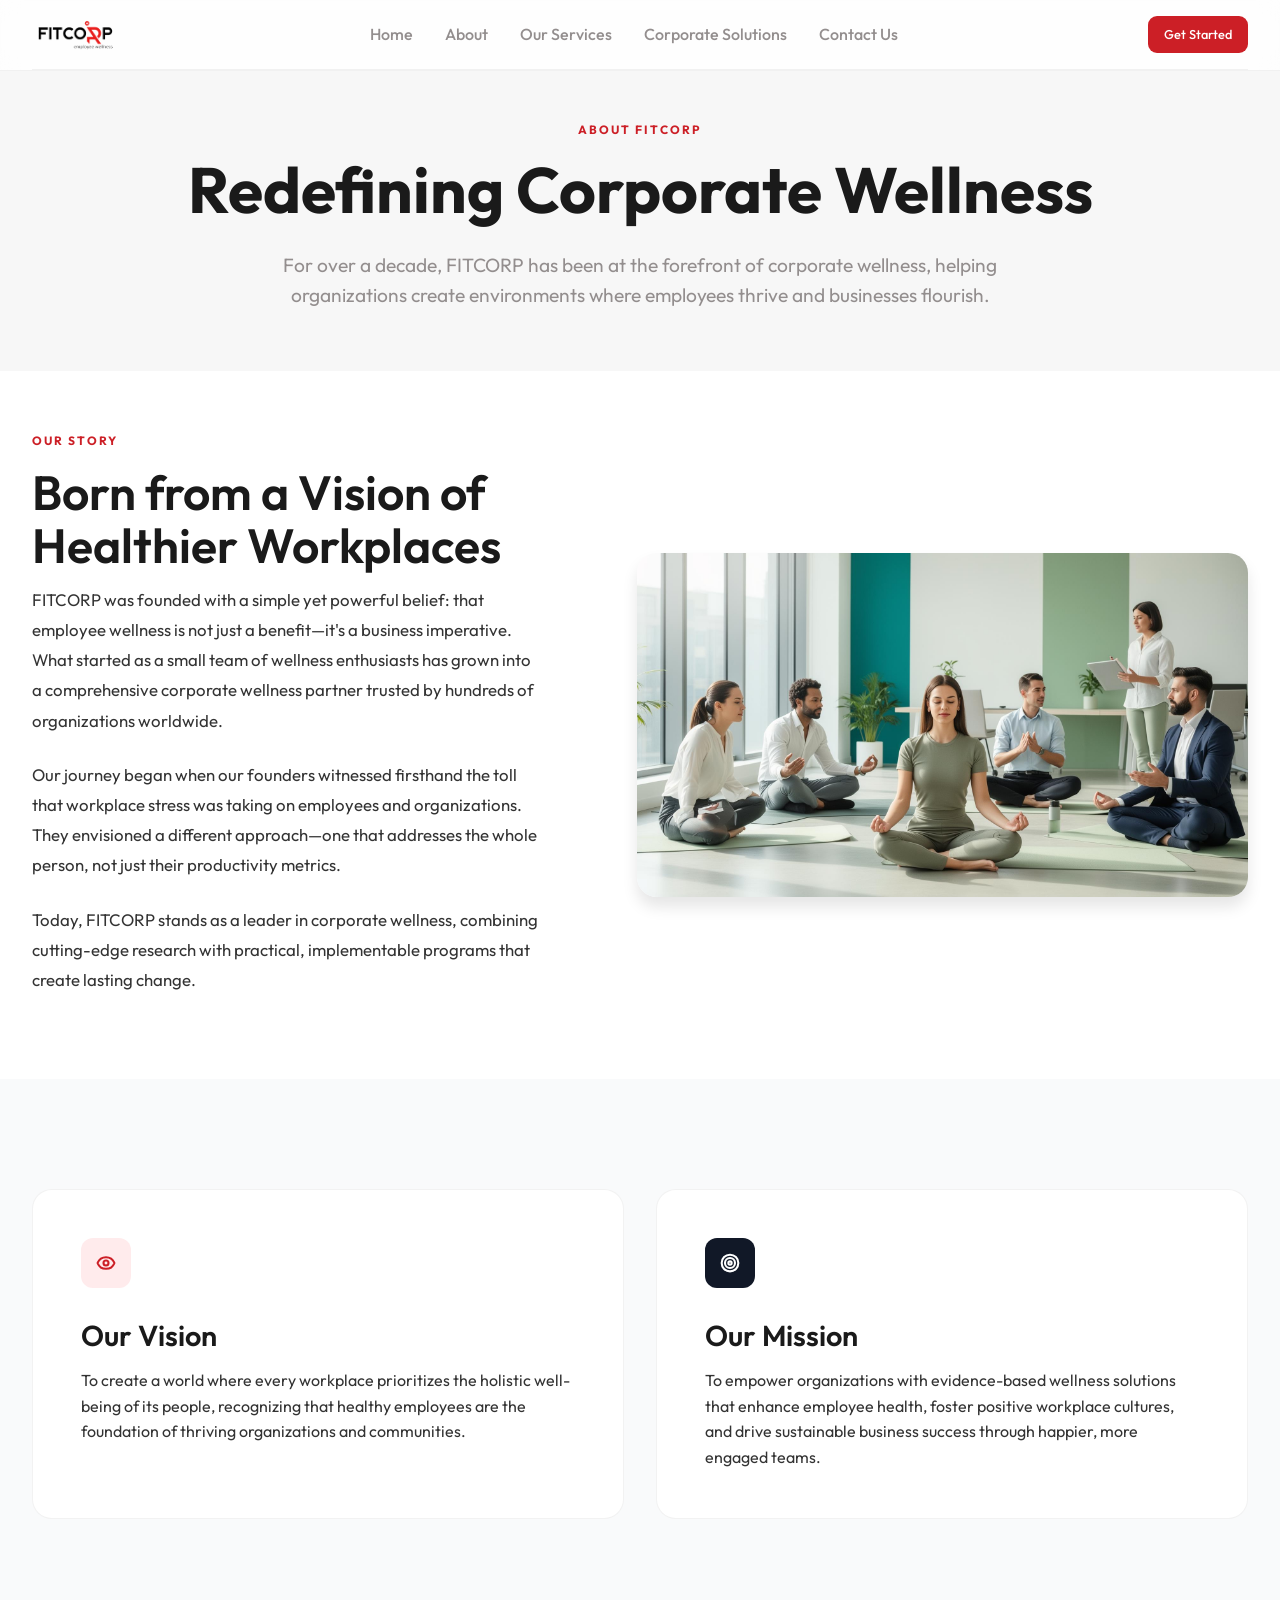
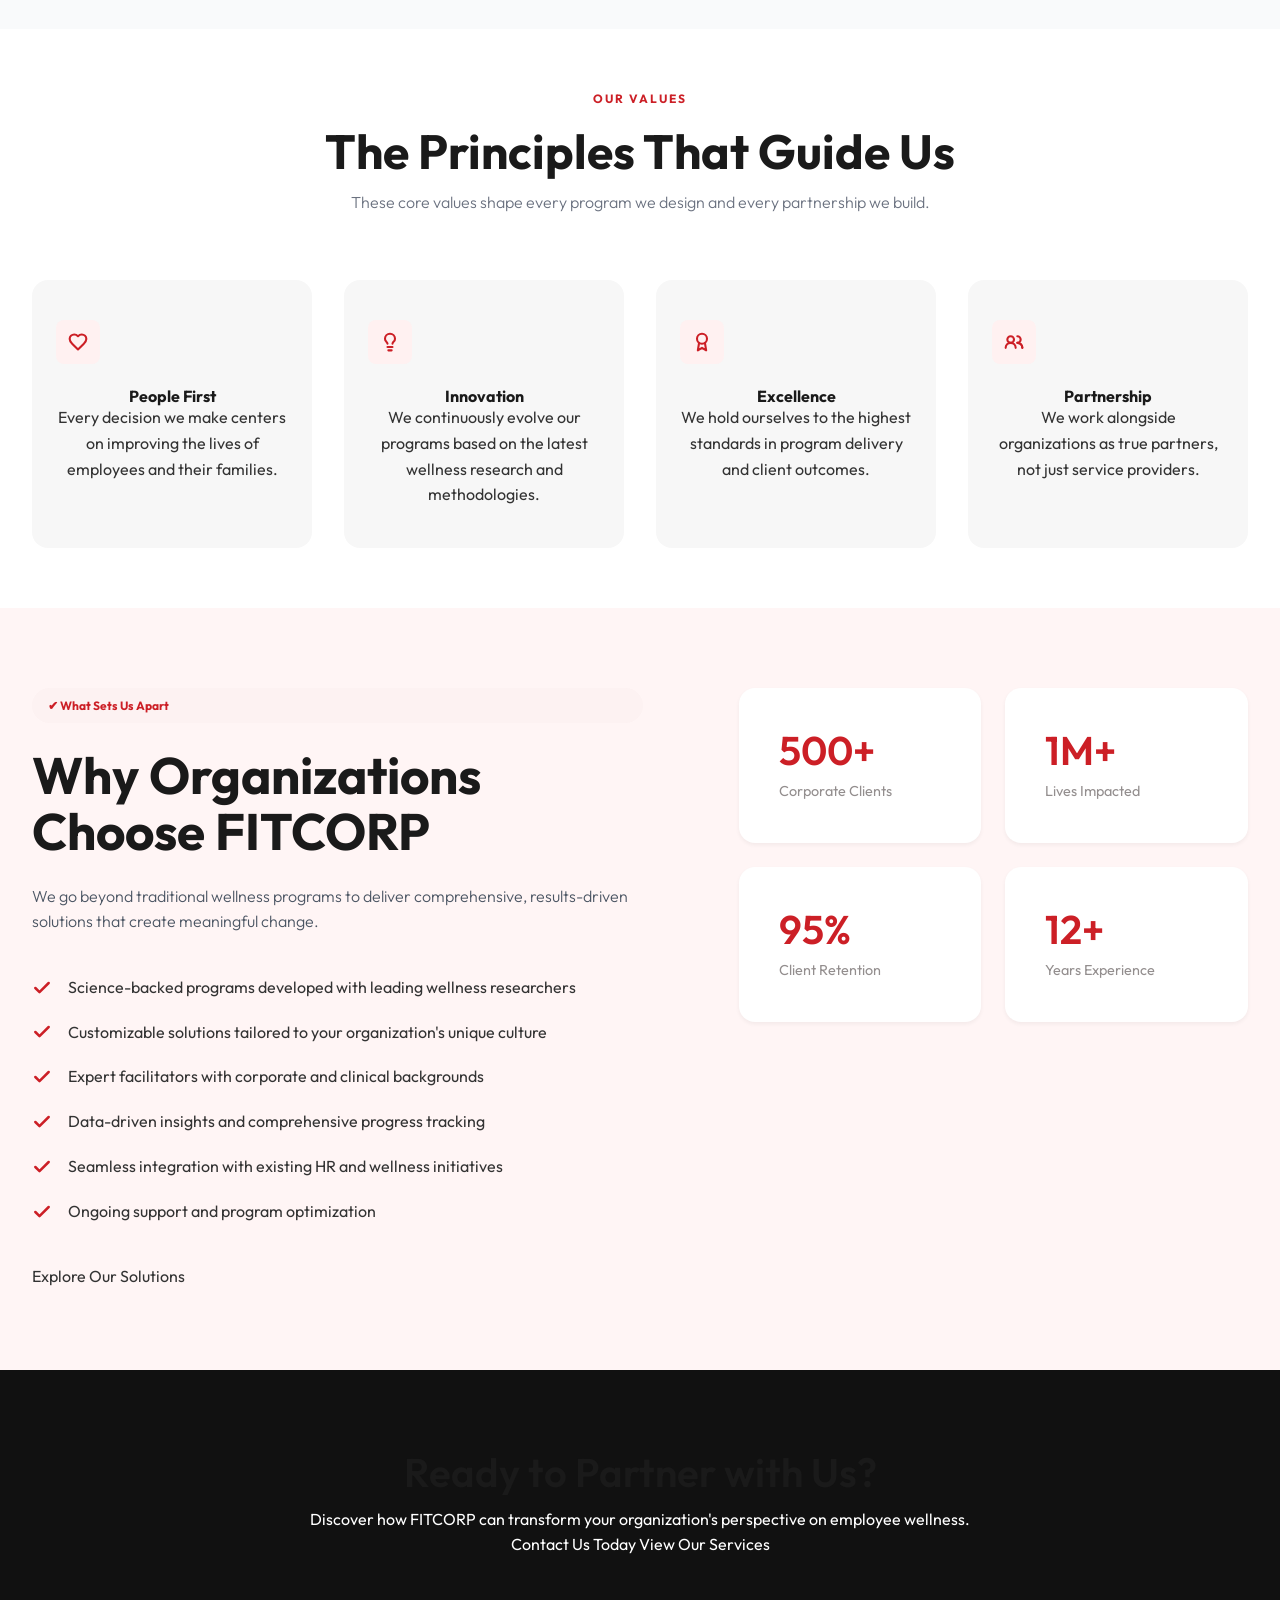
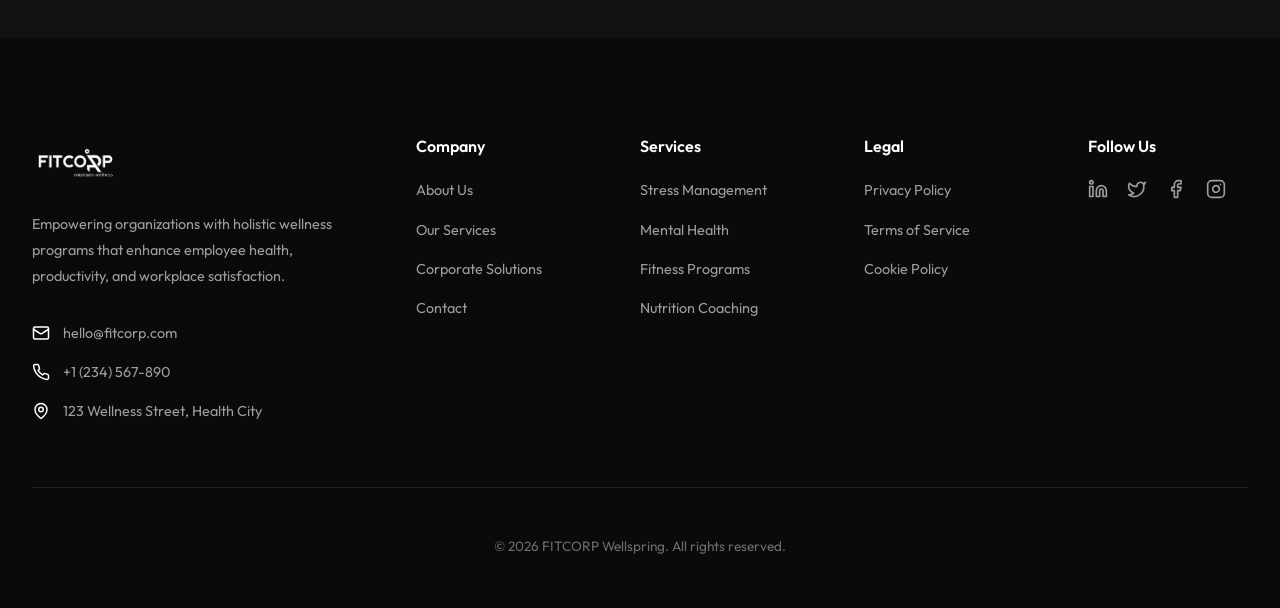
==== about.html @ dad21c82 "detup" ====
<!DOCTYPE html>
<html lang="en">
<head>
    <meta charset="UTF-8">
    <meta name="viewport" content="width=device-width, initial-scale=1.0">
    <title>About Us | FITCORP Wellspring</title>
    <link rel="stylesheet" href="index.css">
</head>
<body>
    <!-- Header -->
    <header>
      <div class="container">
        <nav>
          <a href="index.html" class="logo">
            <img src="assets/logo.png" alt="FITCORP Wellspring Logo">
          </a>
          <ul class="nav-links">
            <li>
              <a href="index.html">Home</a>
            </li>
            <li>
              <a href="about.html" class="active">About</a>
            </li>
            <li>
              <a href="#services">Our Services</a>
            </li>
            <li>
              <a href="#solutions">Corporate Solutions</a>
            </li>
            <li>
              <a href="#contact">Contact Us</a>
            </li>
          </ul>
          <a href="#contact" class="get-started">
            Get Started
          </a>
        </nav>
      </div>
    </header>

    <!-- About Hero -->
    <section class="about-hero">
        <div class="container">
            <span class="badge">ABOUT FITCORP</span>
            <h1>Redefining Corporate Wellness</h1>
            <p>For over a decade, FITCORP has been at the forefront of corporate wellness, helping organizations create environments where employees thrive and businesses flourish.</p>
        </div>
    </section>

    <!-- Our Story -->
    <section class="story-section">
        <div class="container">
            <div class="story-grid">
                <div class="story-content">
                    <span class="badge">OUR STORY</span>
                    <h2>Born from a Vision of Healthier Workplaces</h2>
                    <p>FITCORP was founded with a simple yet powerful belief: that employee wellness is not just a benefit—it's a business imperative. What started as a small team of wellness enthusiasts has grown into a comprehensive corporate wellness partner trusted by hundreds of organizations worldwide.</p>
                    <p>Our journey began when our founders witnessed firsthand the toll that workplace stress was taking on employees and organizations. They envisioned a different approach—one that addresses the whole person, not just their productivity metrics.</p>
                    <p>Today, FITCORP stands as a leader in corporate wellness, combining cutting-edge research with practical, implementable programs that create lasting change.</p>
                </div>
                <div class="story-img-wrapper">
                    <img src="assets/meditation.png" alt="FITCORP Team" style="width: 100%; border-radius: 20px;">
                </div>
            </div>
        </div>
    </section>

    <!-- Vision & Mission -->
    <section style="background: #f9fafb; padding: 60px 0;">
        <div class="container">
            <div class="vision-mission-grid">
                <div class="vm-card">
                    <div class="vm-icon">
                        <svg xmlns="http://www.w3.org/2000/svg" width="20" height="20" viewBox="0 0 24 24" fill="none" stroke="currentColor" stroke-width="2.5" stroke-linecap="round" stroke-linejoin="round" class="lucide lucide-eye"><path d="M2.062 12.348a1 1 0 0 1 0-.696 10.75 10.75 0 0 1 19.876 0 1 1 0 0 1 0 .696 10.75 10.75 0 0 1-19.876 0z"/><circle cx="12" cy="12" r="3"/></svg>
                    </div>
                    <h3>Our Vision</h3>
                    <p>To create a world where every workplace prioritizes the holistic well-being of its people, recognizing that healthy employees are the foundation of thriving organizations and communities.</p>
                </div>
                <div class="vm-card">
                    <div class="vm-icon" style="background: #111827; color: white;">
                        <svg xmlns="http://www.w3.org/2000/svg" width="20" height="20" viewBox="0 0 24 24" fill="none" stroke="currentColor" stroke-width="2.5" stroke-linecap="round" stroke-linejoin="round" class="lucide lucide-target"><circle cx="12" cy="12" r="10"/><circle cx="12" cy="12" r="6"/><circle cx="12" cy="12" r="2"/></svg>
                    </div>
                    <h3>Our Mission</h3>
                    <p>To empower organizations with evidence-based wellness solutions that enhance employee health, foster positive workplace cultures, and drive sustainable business success through happier, more engaged teams.</p>
                </div>
            </div>
        </div>
    </section>

    <!-- Principles -->
    <section class="principles-section">
        <div class="container">
            <span class="badge">OUR VALUES</span>
            <h2 style="font-size: 3rem; font-weight: 700;">The Principles That Guide Us</h2>
            <p style="color: #6b7280; margin-bottom: 3rem; font-weight: 300;">These core values shape every program we design and every partnership we build.</p>
            
            <div class="principles-grid">
                <div class="principle-card">
                    <div class="principle-icon">
                        <div style="width: 44px; height: 44px; background: #fff1f1; border-radius: 8px; display: flex; align-items: center; justify-content: center;">
                            <svg xmlns="http://www.w3.org/2000/svg" width="20" height="20" viewBox="0 0 24 24" fill="none" stroke="#CC1F26" stroke-width="2.5" stroke-linecap="round" stroke-linejoin="round" class="lucide lucide-heart"><path d="M19 14c1.49-1.46 3-3.21 3-5.5A5.5 5.5 0 0 0 16.5 3c-1.76 0-3 .5-4.5 2-1.5-1.5-2.74-2-4.5-2A5.5 5.5 0 0 0 2 8.5c0 2.3 1.5 4.05 3 5.5l7 7Z"/></svg>
                        </div>
                    </div>
                    <h4>People First</h4>
                    <p>Every decision we make centers on improving the lives of employees and their families.</p>
                </div>
                <div class="principle-card">
                    <div class="principle-icon">
                        <div style="width: 44px; height: 44px; background: #fff1f1; border-radius: 8px; display: flex; align-items: center; justify-content: center;">
                            <svg xmlns="http://www.w3.org/2000/svg" width="20" height="20" viewBox="0 0 24 24" fill="none" stroke="#CC1F26" stroke-width="2.5" stroke-linecap="round" stroke-linejoin="round" class="lucide lucide-lightbulb"><path d="M15 14c.2-1 .7-1.7 1.5-2.5 1-.9 1.5-2.2 1.5-3.5A6 6 0 0 0 6 8c0 1 .2 2.2 1.5 3.5.7.8 1.3 1.5 1.5 2.5"/><path d="M9 18h6"/><path d="M10 22h4"/></svg>
                        </div>
                    </div>
                    <h4>Innovation</h4>
                    <p>We continuously evolve our programs based on the latest wellness research and methodologies.</p>
                </div>
                <div class="principle-card">
                    <div class="principle-icon">
                        <div style="width: 44px; height: 44px; background: #fff1f1; border-radius: 8px; display: flex; align-items: center; justify-content: center;">
                            <svg xmlns="http://www.w3.org/2000/svg" width="20" height="20" viewBox="0 0 24 24" fill="none" stroke="#CC1F26" stroke-width="2.5" stroke-linecap="round" stroke-linejoin="round" class="lucide lucide-award"><circle cx="12" cy="8" r="6"/><path d="M15.477 12.89 17 22l-5-3-5 3 1.523-9.11"/></svg>
                        </div>
                    </div>
                    <h4>Excellence</h4>
                    <p>We hold ourselves to the highest standards in program delivery and client outcomes.</p>
                </div>
                <div class="principle-card">
                    <div class="principle-icon">
                        <div style="width: 44px; height: 44px; background: #fff1f1; border-radius: 8px; display: flex; align-items: center; justify-content: center;">
                            <svg xmlns="http://www.w3.org/2000/svg" width="20" height="20" viewBox="0 0 24 24" fill="none" stroke="#CC1F26" stroke-width="2.5" stroke-linecap="round" stroke-linejoin="round" class="lucide lucide-users-2"><path d="M14 19a6 6 0 0 0-12 0"/><circle cx="8" cy="9" r="4"/><path d="M22 19a6 6 0 0 0-6-6 4 4 0 1 0 0-8"/><path d="M16 13a6 6 0 0 1 6 6"/></svg>
                        </div>
                    </div>
                    <h4>Partnership</h4>
                    <p>We work alongside organizations as true partners, not just service providers.</p>
                </div>
            </div>
        </div>
    </section>

    <!-- Why Choose Us -->
    <section class="why-choose-about">
        <div class="container">
            <div class="why-about-grid">
                <div class="why-about-content">
                    <span class="badge" style="background: #fdf2f2; padding: 0.5rem 1rem; border-radius: 50px; text-transform: none; letter-spacing: normal;">✔ What Sets Us Apart</span>
                    <h2 style="font-size: 3.2rem; font-weight: 700; margin: 1.5rem 0;">Why Organizations Choose FITCORP</h2>
                    <p style="color: #4b5563; font-weight: 300; line-height: 1.6;">We go beyond traditional wellness programs to deliver comprehensive, results-driven solutions that create meaningful change.</p>
                    
                    <div class="why-about-list">
                        <div class="why-about-item">
                            <svg xmlns="http://www.w3.org/2000/svg" width="20" height="20" viewBox="0 0 24 24" fill="none" stroke="currentColor" stroke-width="3" stroke-linecap="round" stroke-linejoin="round" style="color: var(--primary);"><polyline points="20 6 9 17 4 12"/></svg>
                          Science-backed programs developed with leading wellness researchers
                        </div>
                        <div class="why-about-item">
                            <svg xmlns="http://www.w3.org/2000/svg" width="20" height="20" viewBox="0 0 24 24" fill="none" stroke="currentColor" stroke-width="3" stroke-linecap="round" stroke-linejoin="round" style="color: var(--primary);"><polyline points="20 6 9 17 4 12"/></svg>
                           Customizable solutions tailored to your organization's unique culture
                        </div>
                        <div class="why-about-item">
                            <svg xmlns="http://www.w3.org/2000/svg" width="20" height="20" viewBox="0 0 24 24" fill="none" stroke="currentColor" stroke-width="3" stroke-linecap="round" stroke-linejoin="round" style="color: var(--primary);"><polyline points="20 6 9 17 4 12"/></svg>
                           Expert facilitators with corporate and clinical backgrounds
                        </div>
                        <div class="why-about-item">
                            <svg xmlns="http://www.w3.org/2000/svg" width="20" height="20" viewBox="0 0 24 24" fill="none" stroke="currentColor" stroke-width="3" stroke-linecap="round" stroke-linejoin="round" style="color: var(--primary);"><polyline points="20 6 9 17 4 12"/></svg>
                           Data-driven insights and comprehensive progress tracking
                        </div>
                        <div class="why-about-item">
                            <svg xmlns="http://www.w3.org/2000/svg" width="20" height="20" viewBox="0 0 24 24" fill="none" stroke="currentColor" stroke-width="3" stroke-linecap="round" stroke-linejoin="round" style="color: var(--primary);"><polyline points="20 6 9 17 4 12"/></svg>
                         Seamless integration with existing HR and wellness initiatives
                        </div>
                        <div class="why-about-item">
                            <svg xmlns="http://www.w3.org/2000/svg" width="20" height="20" viewBox="0 0 24 24" fill="none" stroke="currentColor" stroke-width="3" stroke-linecap="round" stroke-linejoin="round" style="color: var(--primary);"><polyline points="20 6 9 17 4 12"/></svg>
                       Ongoing support and program optimization
                        </div>
                    </div>
                    <a href="#" class="btn-cta-primary" style="display: inline-block;">Explore Our Solutions</a>
                </div>
                
                <div class="about-stats-grid">
                    <div class="about-stat-box">
                        <h2>500+</h2>
                        <p>Corporate Clients</p>
                    </div>
                    <div class="about-stat-box">
                        <h2>1M+</h2>
                        <p>Lives Impacted</p>
                    </div>
                    <div class="about-stat-box">
                        <h2>95%</h2>
                        <p>Client Retention</p>
                    </div>
                    <div class="about-stat-box">
                        <h2>12+</h2>
                        <p>Years Experience</p>
                    </div>
                </div>
            </div>
        </div>
    </section>

    <!-- Partners CTA -->
    <section class="cta">
        <div class="container text-center">
            <h2>Ready to Partner with Us?</h2>
            <p>Discover how FITCORP can transform your organization's perspective on employee wellness.</p>
            <div class="cta-btns">
                <a href="#" class="btn-cta-primary">Contact Us Today</a>
                <a href="#" class="btn-cta-outline">View Our Services</a>
            </div>
        </div>
    </section>

    <!-- Footer -->
    <footer>
      <div class="container">
        <div class="footer-grid">
          <div class="footer-col-main">
            <div class="footer-logo">
              <img src="assets/logo.png" alt="FITCORP Logo" style="filter: brightness(0) invert(1);">
            </div>
            <p class="footer-desc">
              Empowering organizations with holistic wellness programs that enhance employee health, productivity, and workplace satisfaction.
            </p>
            <div class="footer-contact">
              <div class="contact-item">
                <svg xmlns="http://www.w3.org/2000/svg" width="24" height="24" viewBox="0 0 24 24" fill="none" stroke="currentColor" stroke-width="2" stroke-linecap="round" stroke-linejoin="round" class="lucide lucide-mail"><rect width="20" height="16" x="2" y="4" rx="2"/><path d="m22 7-8.97 5.7a1.94 1.94 0 0 1-2.06 0L2 7"/></svg>
                hello@fitcorp.com
              </div>
              <div class="contact-item">
                <svg xmlns="http://www.w3.org/2000/svg" width="24" height="24" viewBox="0 0 24 24" fill="none" stroke="currentColor" stroke-width="2" stroke-linecap="round" stroke-linejoin="round" class="lucide lucide-phone"><path d="M22 16.92v3a2 2 0 0 1-2.18 2 19.79 19.79 0 0 1-8.63-3.07 19.5 19.5 0 0 1-6-6 19.79 19.79 0 0 1-3.07-8.67A2 2 0 0 1 4.11 2h3a2 2 0 0 1 2 1.72 12.84 12.84 0 0 0 .7 2.81 2 2 0 0 1-.45 2.11L8.09 9.91a16 16 0 0 0 6 6l1.27-1.27a2 2 0 0 1 2.11-.45 12.84 12.84 0 0 0 2.81.7A2 2 0 0 1 22 16.92z"/></svg>
                +1 (234) 567-890
              </div>
              <div class="contact-item">
                <svg xmlns="http://www.w3.org/2000/svg" width="24" height="24" viewBox="0 0 24 24" fill="none" stroke="currentColor" stroke-width="2" stroke-linecap="round" stroke-linejoin="round" class="lucide lucide-map-pin"><path d="M20 10c0 6-8 12-8 12s-8-6-8-12a8 8 0 0 1 16 0Z"/><circle cx="12" cy="10" r="3"/></svg>
                123 Wellness Street, Health City
              </div>
            </div>
          </div>

          <div class="footer-col">
            <h4>Company</h4>
            <div class="footer-links">
              <a href="#">About Us</a>
              <a href="#">Our Services</a>
              <a href="#">Corporate Solutions</a>
              <a href="#">Contact</a>
            </div>
          </div>

          <div class="footer-col">
            <h4>Services</h4>
            <div class="footer-links">
              <a href="#">Stress Management</a>
              <a href="#">Mental Health</a>
              <a href="#">Fitness Programs</a>
              <a href="#">Nutrition Coaching</a>
            </div>
          </div>

          <div class="footer-col">
            <h4>Legal</h4>
            <div class="footer-links">
              <a href="#">Privacy Policy</a>
              <a href="#">Terms of Service</a>
              <a href="#">Cookie Policy</a>
            </div>
          </div>

          <div class="footer-col">
            <h4>Follow Us</h4>
            <div class="social-links">
              <a href="#">
                <svg xmlns="http://www.w3.org/2000/svg" width="20" height="20" viewBox="0 0 24 24" fill="none" stroke="currentColor" stroke-width="2" stroke-linecap="round" stroke-linejoin="round" class="lucide lucide-linkedin"><path d="M16 8a6 6 0 0 1 6 6v7h-4v-7a2 2 0 0 0-2-2 2 2 0 0 0-2 2v7h-4v-7a6 6 0 0 1 6-6z"/><rect width="4" height="12" x="2" y="9"/><circle cx="4" cy="4" r="2"/></svg>
              </a>
              <a href="#">
                <svg xmlns="http://www.w3.org/2000/svg" width="20" height="20" viewBox="0 0 24 24" fill="none" stroke="currentColor" stroke-width="2" stroke-linecap="round" stroke-linejoin="round" class="lucide lucide-twitter"><path d="M22 4s-.7 2.1-2 3.4c1.6 10-9.4 17.3-18 11.6 2.2.1 4.4-.6 6-2C3 15.5.5 9.6 3 5c2.2 2.6 5.6 4.1 9 4-.9-4.2 4-6.6 7-3.8 1.1 0 3-1.2 3-1.2z"/></svg>
              </a>
              <a href="#">
                <svg xmlns="http://www.w3.org/2000/svg" width="20" height="20" viewBox="0 0 24 24" fill="none" stroke="currentColor" stroke-width="2" stroke-linecap="round" stroke-linejoin="round" class="lucide lucide-facebook"><path d="M18 2h-3a5 5 0 0 0-5 5v3H7v4h3v8h4v-8h3l1-4h-4V7a1 1 0 0 1 1-1h3z"/></svg>
              </a>
              <a href="#">
                <svg xmlns="http://www.w3.org/2000/svg" width="20" height="20" viewBox="0 0 24 24" fill="none" stroke="currentColor" stroke-width="2" stroke-linecap="round" stroke-linejoin="round" class="lucide lucide-instagram"><rect width="20" height="20" x="2" y="2" rx="5" ry="5"/><path d="M16 11.37A4 4 0 1 1 12.63 8 4 4 0 0 1 16 11.37z"/><line x1="17.5" x2="17.51" y1="6.5" y2="6.5"/></svg>
              </a>
            </div>
          </div>
        </div>

        <div class="footer-bottom">
          <p>© 2026 FITCORP Wellspring. All rights reserved.</p>
        </div>
      </div>
    </footer>
</body>
</html>
---- index.css ----
@import url("https://fonts.googleapis.com/css2?family=Outfit:wght@300;400;500;600;700&display=swap");

:root {
  --primary: #cc1f26; /* Corporate Red */
  --primary-light: #ffebec;
  --secondary: #1a1a1a;
  --text-main: #333333;
  --text-muted: #938e8e;
  --bg-light: #f7f7f7;
  --white: #ffffff;
  --glass: rgba(255, 255, 255, 0.8);
  --shadow-sm: 0 2px 4px rgba(0, 0, 0, 0.05);
  --shadow-md: 0 4px 6px rgba(0, 0, 0, 0.1);
  --shadow-lg: 0 10px 15px rgba(0, 0, 0, 0.1);
  --transition: all 0.3s ease;
}

* {
  margin: 0;
  padding: 0;
  box-sizing: border-box;
}

.text-muted {
    color: var(--text-muted);
    font-weight: 300;
    color: #4c4b4b;
}

body {
  font-family: "Outfit", sans-serif;
  color: var(--text-main);
  background-color: var(--white);
  line-height: 1.6;
  overflow-x: hidden;
}

a {
  text-decoration: none;
  color: inherit;
  transition: var(--transition);
}

ul {
  list-style: none;
}

img {
  max-width: 100%;
  display: block;
}

.container {
  max-width: 1300px;
  margin: 0 auto;
  padding: 0 2rem;
}

/* Typography */
h1,
h2,
h3,
h4 {
  color: var(--secondary);
  line-height: 1.1;
}

h1 {
  font-size: 3.5rem;
  font-weight: 700;
  margin-bottom: 1rem;
}

h2 {
  font-size: 2.5rem;
  font-weight: 600;
  margin-bottom: 0.8rem;
}

h3 {
  font-size: 1.5rem;
  font-weight: 600;
  margin-bottom: 0.5rem;
}

.text-primary {
  color: var(--primary);
}

/* Buttons */
.btn {
  display: inline-flex;
  align-items: center;
  padding: 0.8rem 2rem;
  border-radius: 9px;
  font-weight: 600;
  font-size: 1rem;
  cursor: pointer;
  transition: var(--transition);
  border: none;
}
.get-started {
 display: inline-flex;
  align-items: center;
  padding: 0.5rem 1rem;
  border-radius: 9px;
  font-weight: 500;
  font-size: 0.8rem;
  cursor: pointer;
  transition: var(--transition);
  border: none;
   background-color: var(--primary);
  color: var(--white);
}

.get-started:hover {
  background-color: #c20d16;
  transform: translateY(-1px);
  /* box-shadow: 0 5px 15px rgba(204, 31, 38, 0.3); */
}

.btn-primary {
  background-color: var(--primary);
  color: var(--white);
}

.btn-primary:hover {
  background-color: #a31820;
  transform: translateY(-2px);
  box-shadow: 0 5px 15px rgba(204, 31, 38, 0.3);
}

.btn-outline {
  background-color: transparent;
  color: var(--secondary);
  border: 2px solid #e5e7eb;
}

.btn-outline:hover {
  border-color: var(--primary);
  color: var(--primary);
}

.btn-white {
  background-color: var(--white);
  color: var(--primary);
}

.btn-white:hover {
  transform: translateY(-2px);
  box-shadow: var(--shadow-lg);
}

/* Header */
header {
  position: fixed;
  top: 0;
  left: 0;
  width: 100%;
  z-index: 1000;
  background: var(--glass);
  backdrop-filter: blur(10px);
  border-bottom: 1px solid rgba(0, 0, 0, 0.05);
}

nav {
  display: flex;
  justify-content: space-between;
  align-items: center;
  height: 70px;
  border-bottom: 1px solid rgba(0, 0, 0, 0.05);
}

.logo {
  display: flex;
  align-items: center;
}

.logo img {
  height: 50px; /* Base height for logo */
  width: auto;
  transition: var(--transition);
}

@media (max-width: 768px) {
  .logo img {
    height: 32px; /* Slightly smaller on mobile */
  }
}

.nav-links {
  display: flex;
  gap: 2rem;
  align-items: center;
}

.nav-links a {
  font-weight: 500;
  color: var(--text-muted);
}

.nav-links a:hover {
  color: var(--primary);
}

/* Hero Section */
.hero {
  padding-top: 160px;
  padding-bottom: 100px;
  background: white;
  min-height: 100vh;
  display: flex;
  align-items: center;
  position: relative;
  overflow: hidden;
}

.hero-grid {
  display: grid;
  grid-template-columns: 1fr 1fr;
  gap: 4rem;
  align-items: center;
}

.hero-badge {
  display: inline-flex;
  align-items: center;
  gap: 0.5rem;
  padding: 0.5rem 1rem;
  background: var(--primary-light);
  color: var(--primary);
  border-radius: 50px;
  font-size: 0.85rem;
  font-weight: 500;
  margin-bottom: 1.5rem;
}

.hero-badge .dot {
  width: 6px;
  height: 6px;
  background: var(--primary);
  border-radius: 50%;
  animation: pulse 2s infinite;
}

.hero-btns {
  display: flex;
  gap: 1rem;
  margin-top: 2rem;
}

.hero-img-wrapper {
  position: relative;
  border-radius: 30px;
  overflow: hidden;
  box-shadow: var(--shadow-lg);
}

.hero-img {
  width: 100%;
  height: 550px;
  object-fit: cover;
}

.floating-card {
  position: absolute;
  bottom: 30px;
  left: -20px;
  background: var(--white);
  padding: 1.5rem;
  border-radius: 20px;
  box-shadow: var(--shadow-lg);
  display: flex;
  align-items: center;
  gap: 1rem;
  animation: float 4s ease-in-out infinite;
}

.stat-icon {
  width: 50px;
  height: 50px;
  background: var(--primary-light);
  border-radius: 12px;
  display: flex;
  align-items: center;
  justify-content: center;
  color: var(--primary);
}

/* Stats Section */
.stats-strip {
  background: var(--secondary);
  padding: 3rem 0;
  color: var(--white);
}

.stats-grid {
  display: grid;
  grid-template-columns: repeat(4, 1fr);
  text-align: center;
}

.stat-item h2 {
  color: var(--primary);
  font-size: 2.5rem;
  margin-bottom: 0.5rem;
}

.stat-item p {
  color: rgba(255, 255, 255, 0.7);
  font-size: 0.9rem;
}

/* Mission Section */
.section {
  padding: 100px 0;
}

.mission-title {
    font-weight: 600;
    width: 110%;
}

.mission-grid {
  display: grid;
  grid-template-columns: 1fr 1fr;
  gap: 5rem;
  align-items: center;
}
.mission-content-description {
    font-weight: 400;
    color: rgb(98, 97, 97)
}

.mission-img {
  border-radius: 30px;
  overflow: hidden;
  height: 400px;
  width: 100%;
  object-fit: cover;
}

.badge {
  color: var(--primary);
  text-transform: uppercase;
  letter-spacing: 2px;
  font-weight: 700;
  font-size: 0.75rem;
  display: block;
  margin-bottom: 1rem;
}

.check-list {
  margin: 2rem 0;
  
}

.check-item {
  display: flex;
  align-items: center;
  gap: 1rem;
  margin-bottom: 0.8rem;
  font-weight: 300;
}

.check-item svg {
  color: var(--primary);
}

/* Pillars Section */
.pillars {
  background: var(--bg-light);
}

.section-header {
  text-align: center;
  max-width: 700px;
  margin: 0 auto 4rem;
}

.pillars-grid {
  display: grid;
  grid-template-columns: repeat(4, 1fr);
  gap: 1.5rem;
}

.pillar-card {
  background: var(--white);
  padding: 1.8rem 0.5rem;
  border-radius: 20px;
  text-align: center;
  transition: var(--transition);
  border: 1px solid rgba(0, 0, 0, 0.05);
}

.pillar-card-title {
    font-weight: 500;
    font-size: 1.1rem;
}

.pillar-card:hover {
  transform: translateY(-5px);
  box-shadow: var(--shadow-lg);
  /* border-color: var(--primary); */
}

.pillar-card-text {
    font-weight: 300;
    font-size: 0.85rem;
    color: #4c4b4b;
}

.pillar-description {
    font-weight: 300;
    color: #4c4b4b;
}

.pillar-icon {
  width: 60px;
  height: 60px;
  background: var(--primary-light);
  border-radius: 15px;
  display: flex;
  align-items: center;
  justify-content: center;
  color: var(--primary);
  margin: 0 auto 1.5rem;
  transition: var(--transition);
}

.pillar-card:hover .pillar-icon {
  background: var(--primary);
  color: var(--white);
}

/* About Page Specific Styles */
.about-hero {
  padding: 120px 0 60px;
  text-align: center;
  background: var(--bg-light);
}

.about-hero h1 {
  font-size: 4rem;
  margin-top: 1rem;
}

.about-hero p {
  max-width: 800px;
  margin: 1.5rem auto 0;
  font-size: 1.2rem;
  color: var(--text-muted);
}

.story-section {
  padding: 60px 0;
}

.story-grid {
  display: grid;
  grid-template-columns: 1fr 1.2fr;
  gap: 6rem;
  align-items: center;
}

.story-content h2 {
  font-size: 3rem;
  margin-top: 1rem;
}

.story-content p {
  margin-bottom: 1.5rem;
  font-size: 1.05rem;
  line-height: 1.8;
}

.story-img-wrapper img {
  border-radius: 24px;
  box-shadow: var(--shadow-lg);
}

.vision-mission-grid {
  display: grid;
  grid-template-columns: 1fr 1fr;
  gap: 2rem;
  padding: 50px 0;
}

.vm-card {
  background: var(--white);
  padding: 3rem;
  border-radius: 20px;
  border: 1px solid rgba(0, 0, 0, 0.05);
  transition: var(--transition);
}

.vm-card:hover {
  transform: translateY(-5px);
  box-shadow: var(--shadow-lg);
}

.vm-icon {
  width: 50px;
  height: 50px;
  background: var(--primary-light);
  border-radius: 12px;
  display: flex;
  align-items: center;
  justify-content: center;
  color: var(--primary);
  margin-bottom: 2rem;
}

.vm-card h3 {
  font-size: 1.8rem;
  margin-bottom: 1rem;
}

.principles-section {
  padding: 60px 0;
  background: var(--white);
  text-align: center;
}

.principles-grid {
  display: grid;
  grid-template-columns: repeat(4, 1fr);
  gap: 2rem;
  margin-top: 4rem;
}

.principle-card {
  padding: 2.5rem 1.5rem;
  background: var(--bg-light);
  border-radius: 16px;
  transition: var(--transition);
}

.principle-card:hover {
  background: var(--white);
  box-shadow: var(--shadow-md);
}

.principle-icon {
  margin-bottom: 1.5rem;
  color: var(--primary);
}

.why-choose-about {
  padding: 80px 0;
  background: #fff5f5; /* Light peach/pink from image */
}

.why-about-grid {
  display: grid;
  grid-template-columns: 1.2fr 1fr;
  gap: 6rem;
  align-items: flex-start;
}

.why-about-list {
  margin: 2.5rem 0;
}

.why-about-item {
  display: flex;
  align-items: center;
  gap: 1rem;
  margin-bottom: 1.2rem;
  font-weight: 400;
  color: var(--text-main);
}

.why-about-item svg {
  color: var(--primary);
}

.about-stats-grid {
  display: grid;
  grid-template-columns: 1fr 1fr;
  gap: 1.5rem;
}

.about-stat-box {
  background: var(--white);
  padding: 2.5rem;
  border-radius: 16px;
  box-shadow: var(--shadow-sm);
}

.about-stat-box h2 {
  color: var(--primary);
  font-size: 2.5rem;
  margin-bottom: 0.5rem;
}

.about-stat-box p {
  font-size: 0.9rem;
  color: var(--text-muted);
}

/* CTA Section */
.cta {
  background: #111111;
  color: var(--white);
  text-align: center;
  padding: 80px 0;
}

/* Footer Section */
footer {
  background: #0a0a0a;
  color: var(--white);
  padding: 100px 0 50px;
}

.footer-grid {
  display: grid;
  grid-template-columns: 2fr 1fr 1fr 1fr 1fr;
  gap: 4rem;
  margin-bottom: 4rem;
}

.footer-logo img {
  height: 50px;
  margin-bottom: 1.5rem;
}

.footer-desc {
  color: rgba(255, 255, 255, 0.6);
  font-size: 0.9rem;
  line-height: 1.8;
  margin-bottom: 2rem;
  max-width: 320px;
}

.footer-contact {
  display: flex;
  flex-direction: column;
  gap: 1rem;
}

.contact-item {
  display: flex;
  align-items: center;
  gap: 0.8rem;
  color: rgba(255, 255, 255, 0.6);
  font-size: 0.9rem;
}

.contact-item svg {
  width: 18px;
  height: 18px;
  color: var(--white);
}

.footer-col h4 {
  color: var(--white);
  font-size: 1rem;
  font-weight: 600;
  margin-bottom: 1.5rem;
}

.footer-links {
  display: flex;
  flex-direction: column;
  gap: 1rem;
}

.footer-links a {
  color: rgba(255, 255, 255, 0.6);
  font-size: 0.9rem;
  transition: var(--transition);
}

.footer-links a:hover {
  color: var(--primary);
}

.social-links {
  display: flex;
  gap: 1.2rem;
}

.social-links a {
  color: rgba(255, 255, 255, 0.6);
  transition: var(--transition);
}

.social-links a:hover {
  color: var(--white);
}

.footer-bottom {
  text-align: center;
  padding-top: 3rem;
  border-top: 1px solid rgba(255, 255, 255, 0.1);
}

.footer-bottom p {
  color: rgba(255, 255, 255, 0.4);
  font-size: 0.85rem;
}

/* Responsive Footer */
@media (max-width: 1024px) {
  .footer-grid {
    grid-template-columns: repeat(3, 1fr);
  }
}

@media (max-width: 768px) {
  .footer-grid {
    grid-template-columns: 1fr;
    gap: 2.5rem;
  }
}
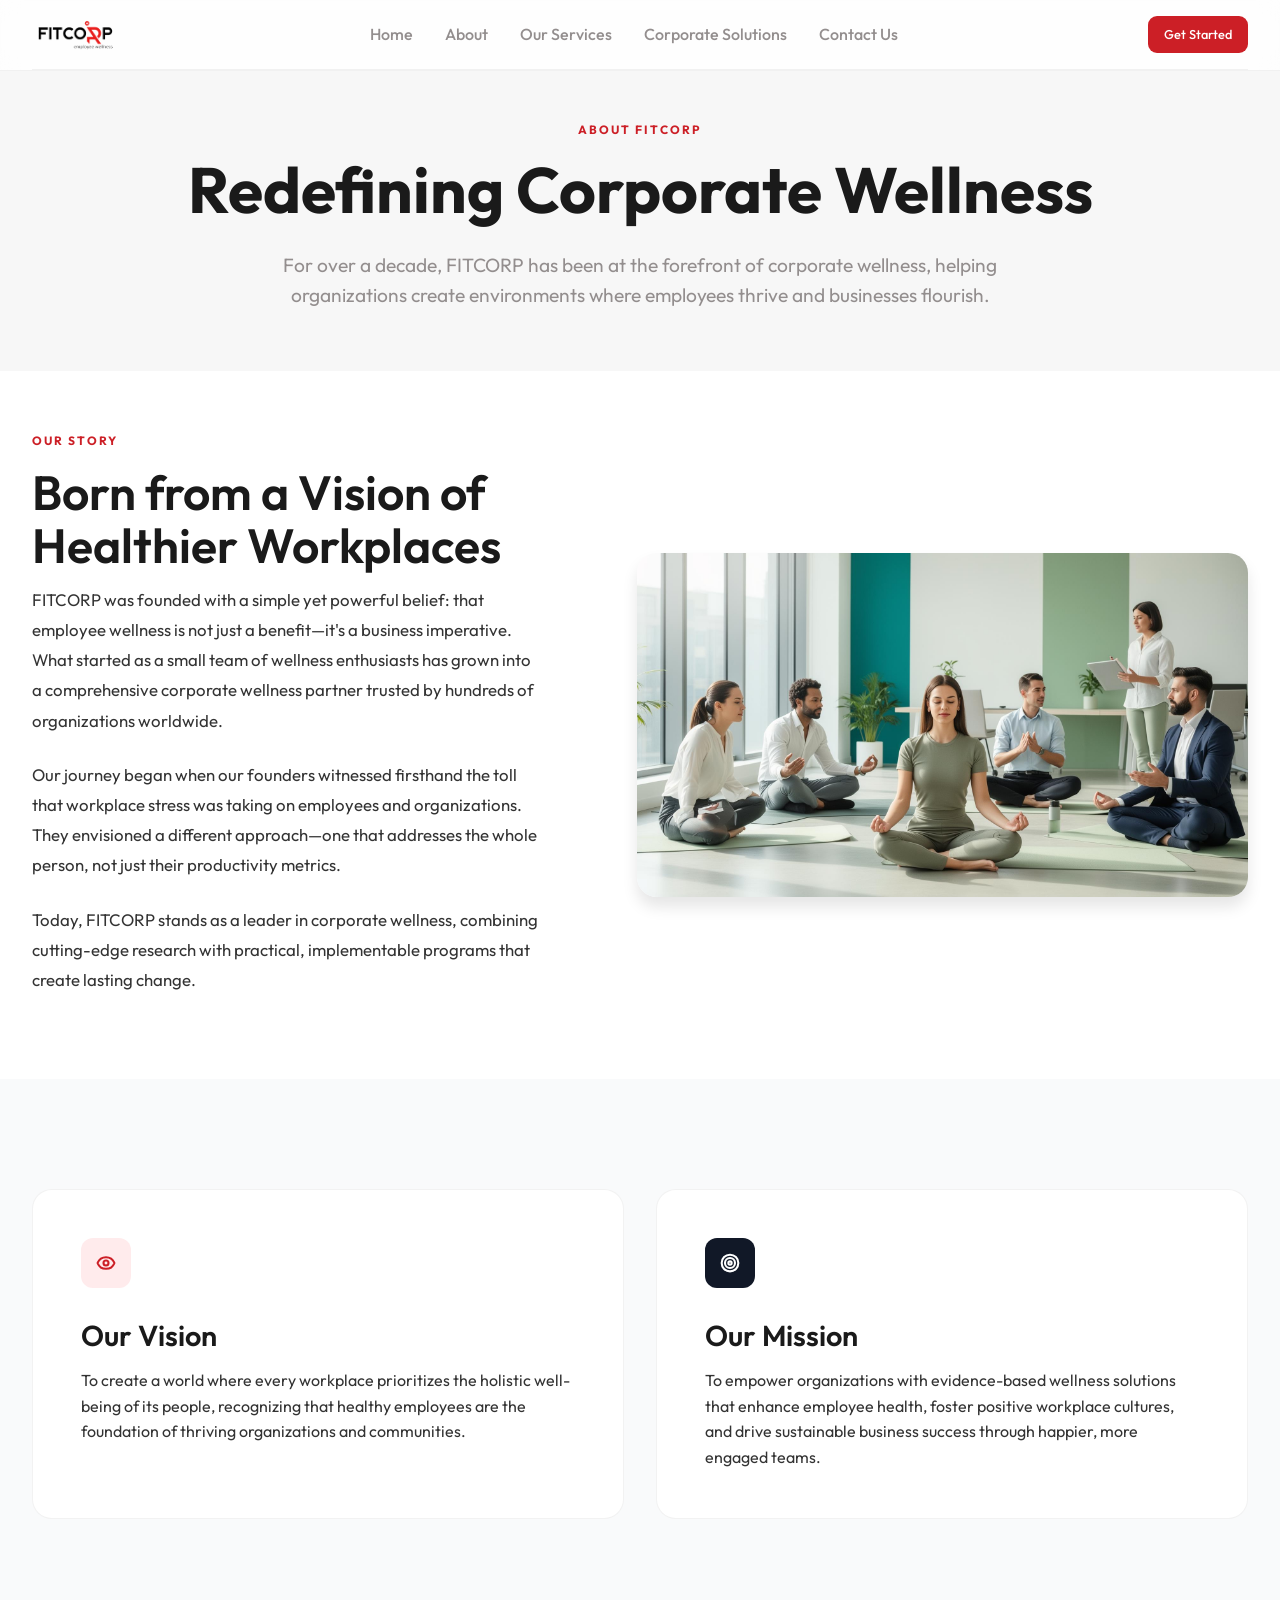
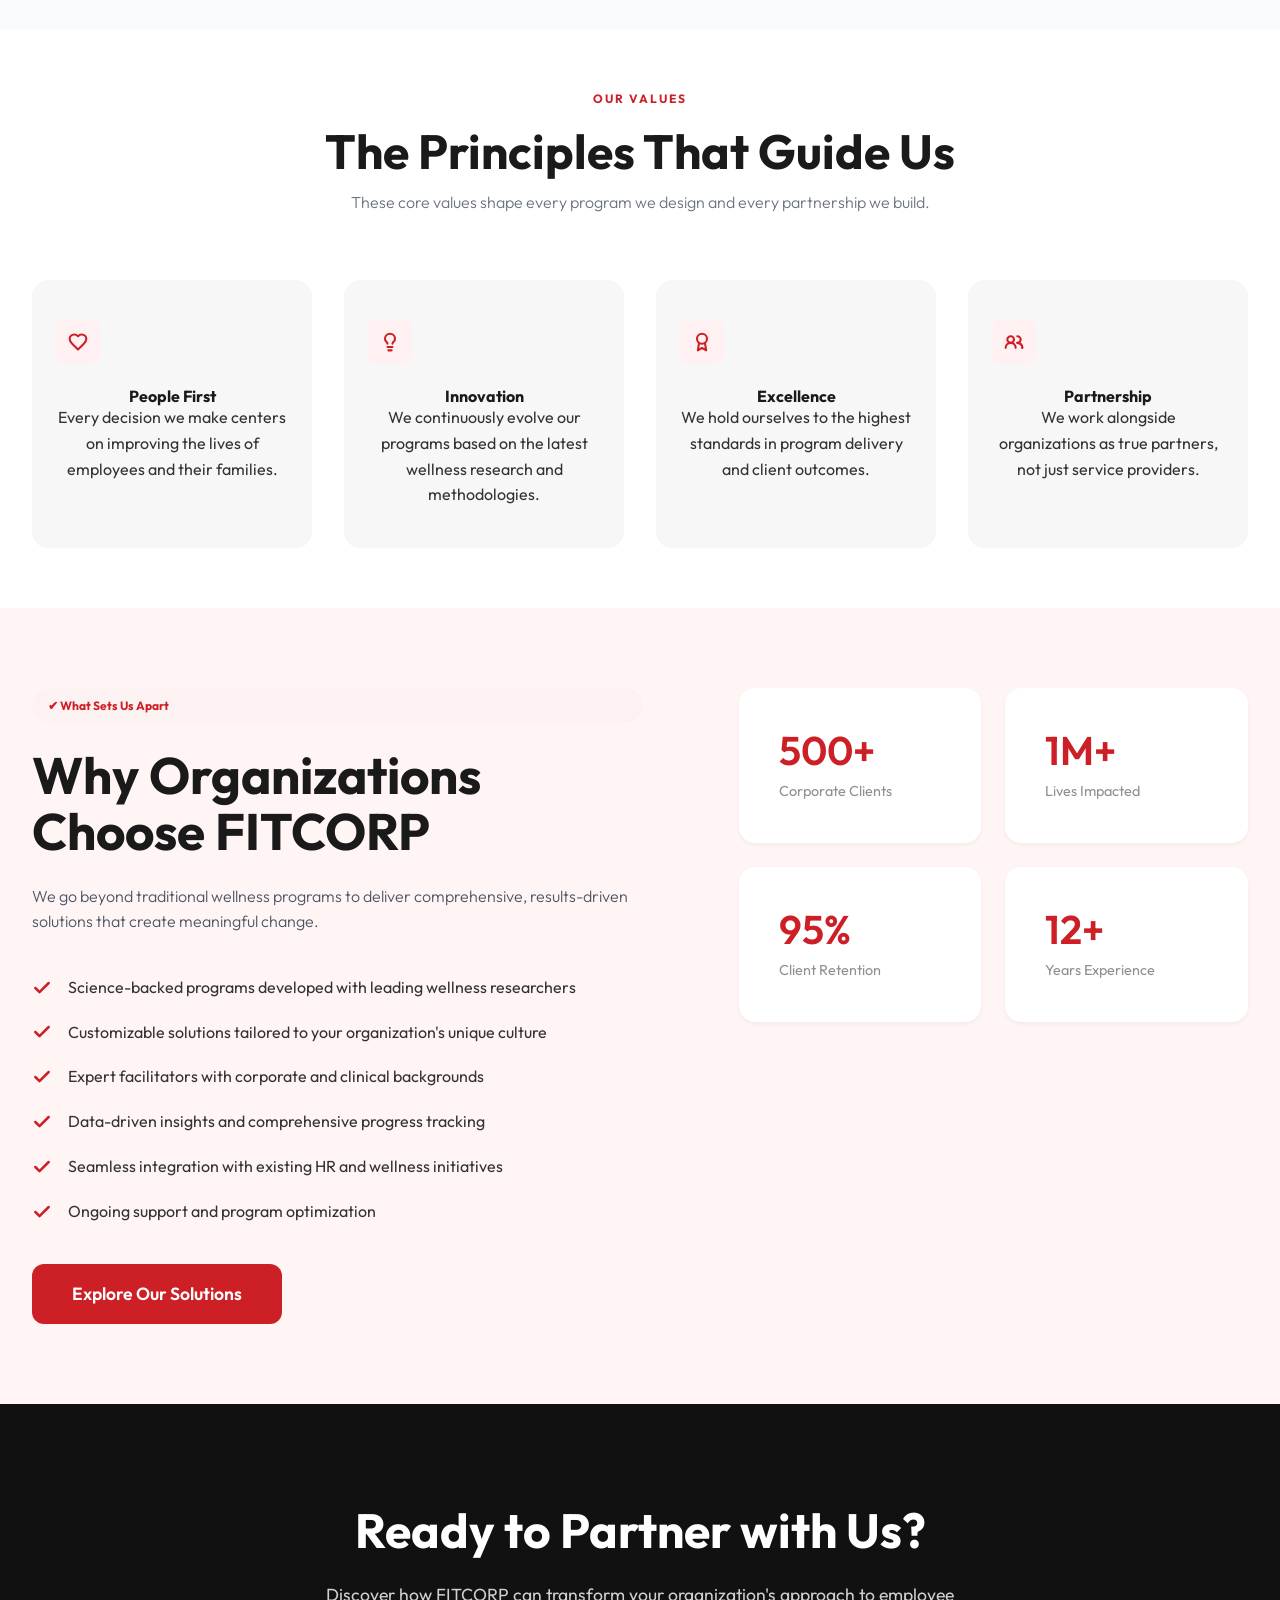
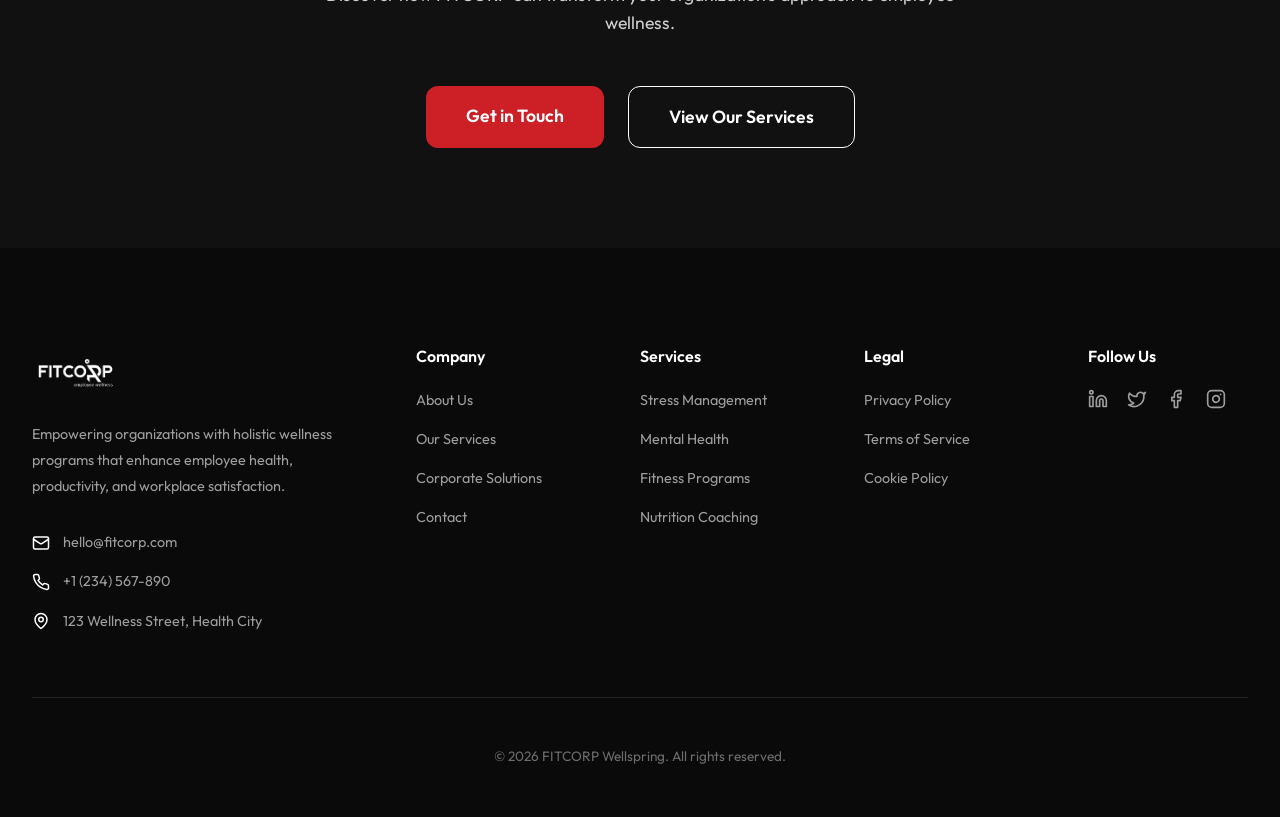
==== commit 62890c8c: "detup" ====
--- a/about.html
+++ b/about.html
@@ -199,9 +199,9 @@
     <section class="cta">
         <div class="container text-center">
             <h2>Ready to Partner with Us?</h2>
-            <p>Discover how FITCORP can transform your organization's perspective on employee wellness.</p>
+            <p>Discover how FITCORP can transform your organization's approach to employee wellness.</p>
             <div class="cta-btns">
-                <a href="#" class="btn-cta-primary">Contact Us Today</a>
+                <a href="#" class="btn-cta-primary">Get in Touch</a>
                 <a href="#" class="btn-cta-outline">View Our Services</a>
             </div>
         </div>
--- a/index.css
+++ b/index.css
@@ -604,7 +604,62 @@
   background: #111111;
   color: var(--white);
   text-align: center;
-  padding: 80px 0;
+  padding: 100px 0;
+}
+
+.cta h2 {
+  color: var(--white);
+  font-size: 3rem;
+  font-weight: 700;
+  margin-bottom: 1.5rem;
+}
+
+.cta p {
+  color: rgba(255, 255, 255, 0.8);
+  font-size: 1.1rem;
+  margin-bottom: 3rem;
+  max-width: 700px;
+  margin-left: auto;
+  margin-right: auto;
+  line-height: 1.6;
+}
+
+.cta-btns {
+  display: flex;
+  justify-content: center;
+  gap: 1.5rem;
+}
+
+.btn-cta-primary {
+  background-color: var(--primary);
+  color: var(--white);
+  padding: 1rem 2.5rem;
+  border-radius: 12px;
+  font-weight: 600;
+  font-size: 1.1rem;
+  display: inline-block;
+}
+
+.btn-cta-primary:hover {
+  background-color: #e6232b;
+  transform: translateY(-2px);
+}
+
+.btn-cta-outline {
+  background-color: transparent;
+  color: var(--white);
+  padding: 1rem 2.5rem;
+  border: 1.5px solid var(--white);
+  border-radius: 12px;
+  font-weight: 600;
+  font-size: 1.1rem;
+  display: inline-block;
+}
+
+.btn-cta-outline:hover {
+  background-color: var(--white);
+  color: #111111;
+  transform: translateY(-2px);
 }
 
 /* Footer Section */
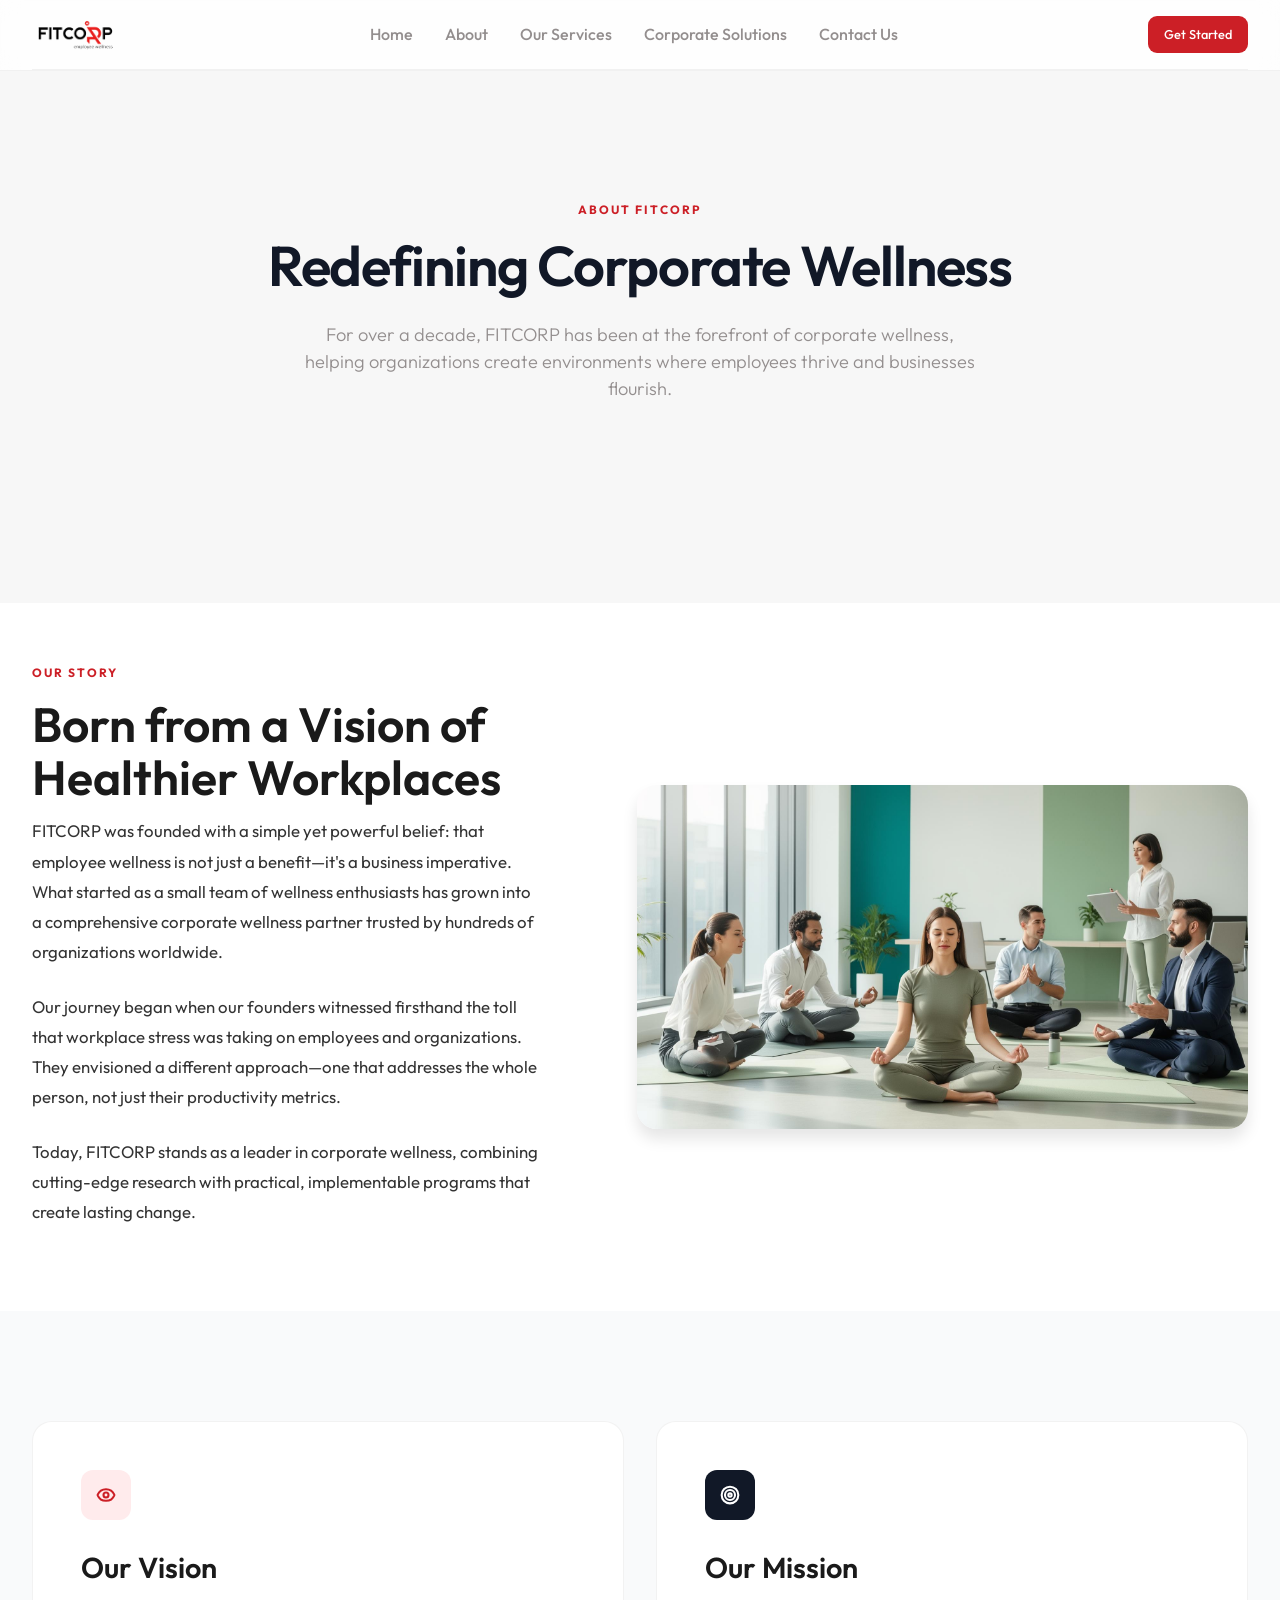
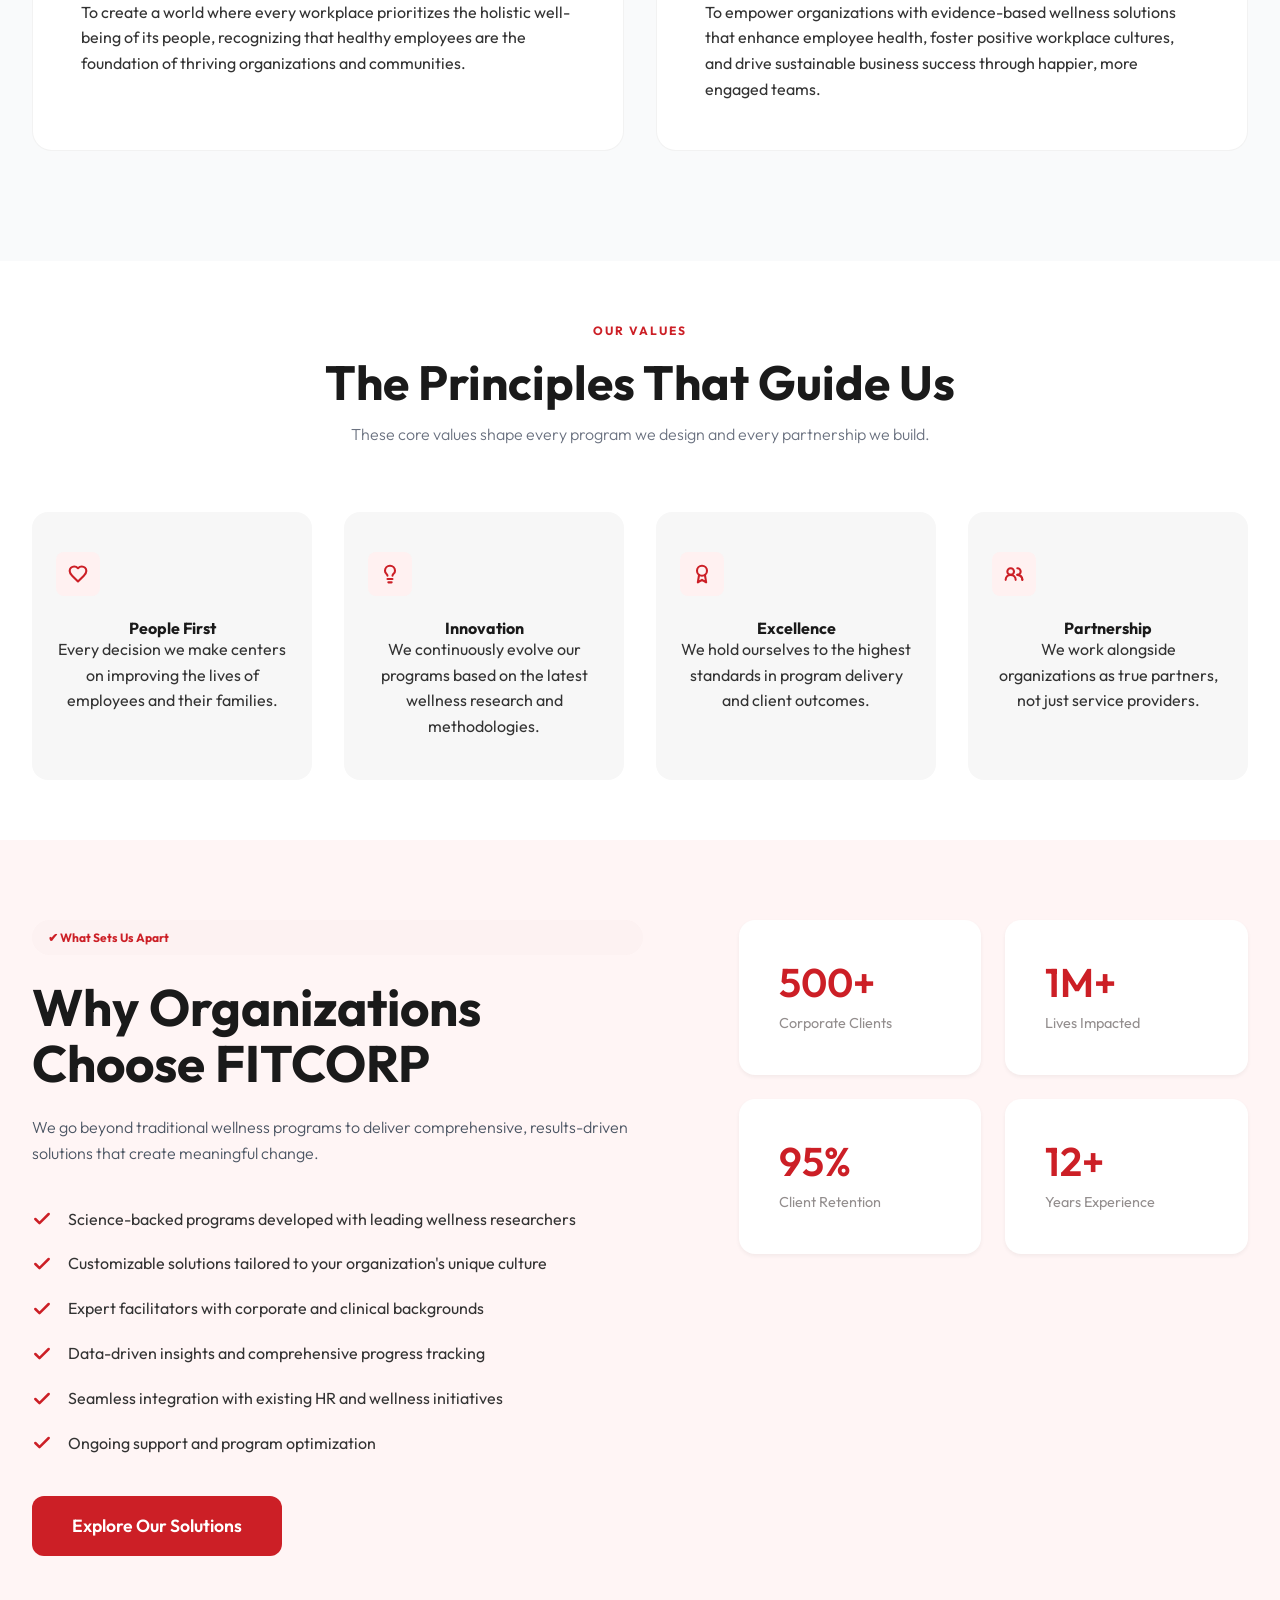
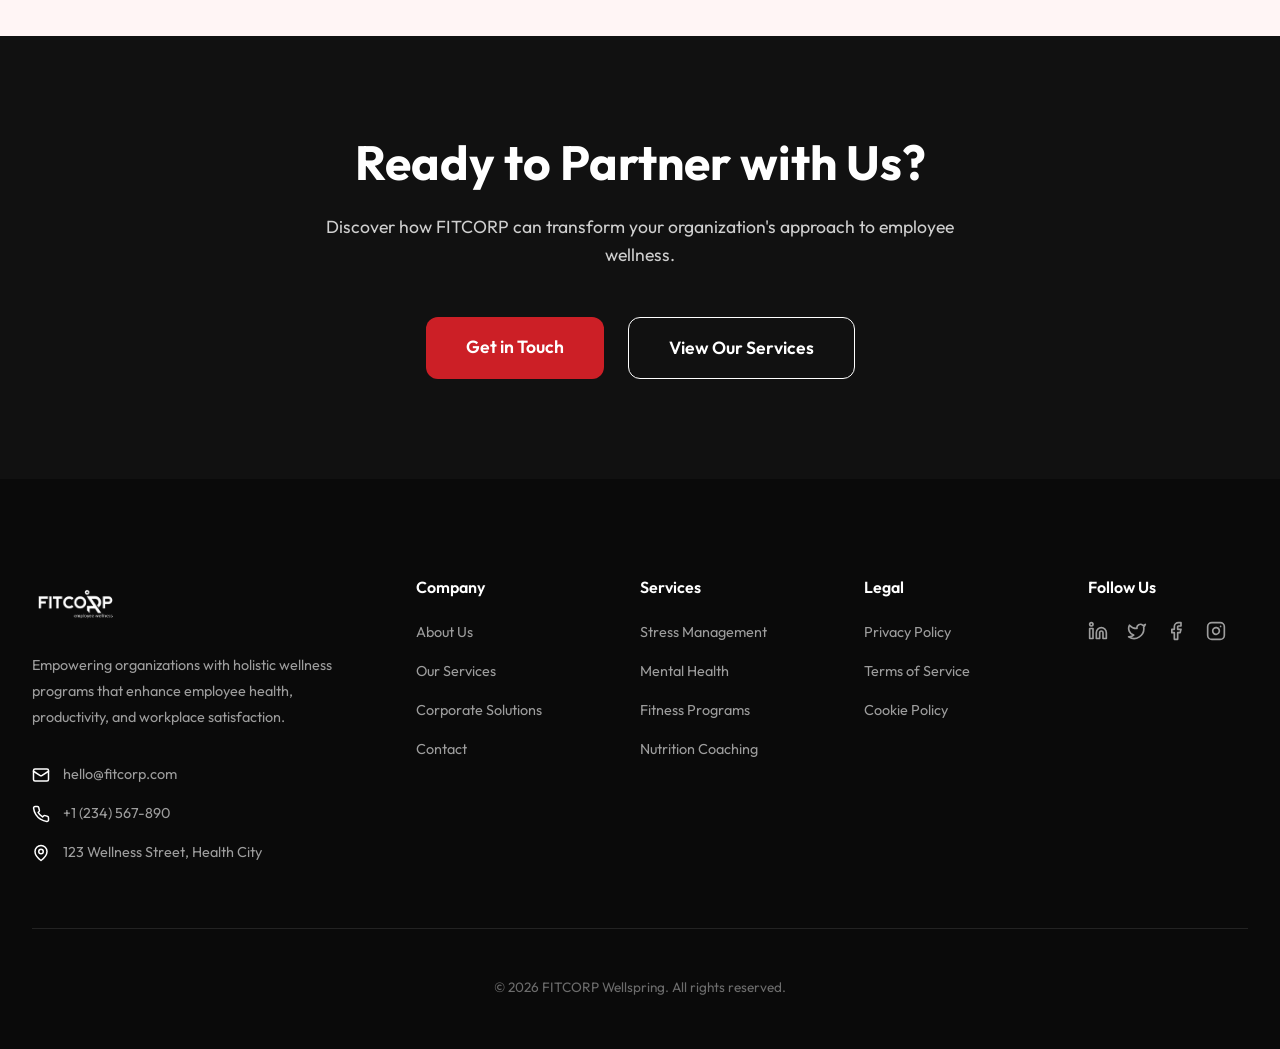
==== commit 97b60f73: "setup" ====
--- a/about.html
+++ b/about.html
@@ -14,23 +14,13 @@
           <a href="index.html" class="logo">
             <img src="assets/logo.png" alt="FITCORP Wellspring Logo">
           </a>
-          <ul class="nav-links">
-            <li>
-              <a href="index.html">Home</a>
-            </li>
-            <li>
-              <a href="about.html" class="active">About</a>
-            </li>
-            <li>
-              <a href="#services">Our Services</a>
-            </li>
-            <li>
-              <a href="#solutions">Corporate Solutions</a>
-            </li>
-            <li>
-              <a href="#contact">Contact Us</a>
-            </li>
-          </ul>
+                <ul class="nav-links">
+                    <li><a href="index.html">Home</a></li>
+                    <li><a href="about.html" class="active">About</a></li>
+                    <li><a href="services.html">Our Services</a></li>
+                    <li><a href="#">Corporate Solutions</a></li>
+                    <li><a href="#">Contact Us</a></li>
+                </ul>
           <a href="#contact" class="get-started">
             Get Started
           </a>
@@ -237,8 +227,8 @@
           <div class="footer-col">
             <h4>Company</h4>
             <div class="footer-links">
-              <a href="#">About Us</a>
-              <a href="#">Our Services</a>
+              <a href="about.html">About Us</a>
+              <a href="services.html">Our Services</a>
               <a href="#">Corporate Solutions</a>
               <a href="#">Contact</a>
             </div>
--- a/index.css
+++ b/index.css
@@ -435,21 +435,28 @@
 
 /* About Page Specific Styles */
 .about-hero {
-  padding: 120px 0 60px;
+  padding: 200px  60px;
   text-align: center;
   background: var(--bg-light);
 }
 
 .about-hero h1 {
-  font-size: 4rem;
-  margin-top: 1rem;
+ font-size: 3.5rem;
+  font-weight: 600;
+  margin-bottom: 1.5rem;
+  color: #111827;
+  letter-spacing: -0.02em;
+  line-height: 1.1;
 }
 
 .about-hero p {
   max-width: 800px;
-  margin: 1.5rem auto 0;
-  font-size: 1.2rem;
+   max-width: 680px;
+  margin: 0 auto;
+  font-size: 1.14rem;
   color: var(--text-muted);
+  line-height: 1.5;
+  font-weight: 300;
 }
 
 .story-section {
@@ -597,6 +604,160 @@
 .about-stat-box p {
   font-size: 0.9rem;
   color: var(--text-muted);
+}
+
+/* Services Page Styles */
+.services-hero {
+  padding: 200px  60px;
+  background: var(--bg-light);
+  text-align: center;
+}
+
+.badge-tag {
+  display: inline-flex;
+  align-items: center;
+  padding: 0.45rem 1.1rem;
+  background-color: #ffe8e8;
+  color: var(--primary);
+  border-radius: 50px;
+  font-size: 0.98rem;
+  font-weight: 300;
+  margin-bottom: 1.8rem;
+  text-transform: none;
+  letter-spacing: 0.01em;
+}
+
+.services-hero h1 {
+  font-size: 3.5rem;
+  font-weight: 600;
+  margin-bottom: 1.5rem;
+  color: #111827;
+  letter-spacing: -0.02em;
+  line-height: 1.1;
+}
+
+.services-hero p {
+  max-width: 680px;
+  margin: 0 auto;
+  font-size: 1.14rem;
+  color: var(--text-muted);
+  line-height: 1.5;
+  font-weight: 300;
+}
+
+.service-row {
+  padding: 90px 0;
+}
+
+.service-row.alternate {
+  background: #f9fafb;
+}
+
+.service-grid {
+  display: grid;
+  grid-template-columns: 1fr 1fr;
+  gap: 5rem;
+  align-items: center;
+}
+
+.service-img img {
+  width: 100%;
+  border-radius: 24px;
+  box-shadow: 0 15px 35px rgba(0, 0, 0, 0.05);
+}
+
+.icon-sq {
+  width: 48px;
+  height: 48px;
+  background: #fef2f2;
+  border-radius: 10px;
+  display: flex;
+  align-items: center;
+  justify-content: center;
+  color: var(--primary);
+  margin-bottom: 1.8rem;
+}
+
+.service-content h2 {
+  font-size: 2.2rem;
+  font-weight: 700;
+  margin-bottom: 1.2rem;
+  color: #111827;
+}
+
+.service-content p {
+  font-size: 0.95rem;
+  line-height: 1.6;
+  color: #4b5563;
+  margin-bottom: 1.8rem;
+  font-weight: 300;
+}
+
+.checklist {
+  list-style: none;
+  margin-bottom: 2rem;
+}
+
+.checklist li {
+  display: flex;
+  align-items: center;
+  gap: 0.8rem;
+  margin-bottom: 0.7rem;
+  font-size: 0.95rem;
+  color: #374151;
+  font-weight: 300;
+}
+
+.checklist li svg {
+  color: var(--primary);
+  flex-shrink: 0;
+}
+
+.btn-service {
+  display: inline-block;
+  background: var(--primary);
+  color: var(--white);
+  padding: 0.7rem 1.5rem;
+  border-radius: 8px;
+  font-weight: 600;
+  font-size: 0.9rem;
+  transition: var(--transition);
+}
+
+.btn-service:hover {
+  background: #b51c22;
+  transform: translateY(-2px);
+}
+
+.custom-needs {
+  padding: 100px 0;
+  background: #fff8f8;
+}
+
+.custom-needs h2 {
+  font-size: 3rem;
+  font-weight: 800;
+  margin-bottom: 1.5rem;
+  color: #111827;
+}
+
+.custom-needs p {
+  max-width: 700px;
+  margin: 0 auto 3rem;
+  font-size: 1.1rem;
+  color: #4b5563;
+  line-height: 1.7;
+  font-weight: 300;
+}
+
+.custom-needs .btn-cta-outline {
+  color: var(--secondary);
+  border-color: #e5e7eb;
+}
+
+.custom-needs .btn-cta-outline:hover {
+  background-color: var(--secondary);
+  color: var(--white);
 }
 
 /* CTA Section */
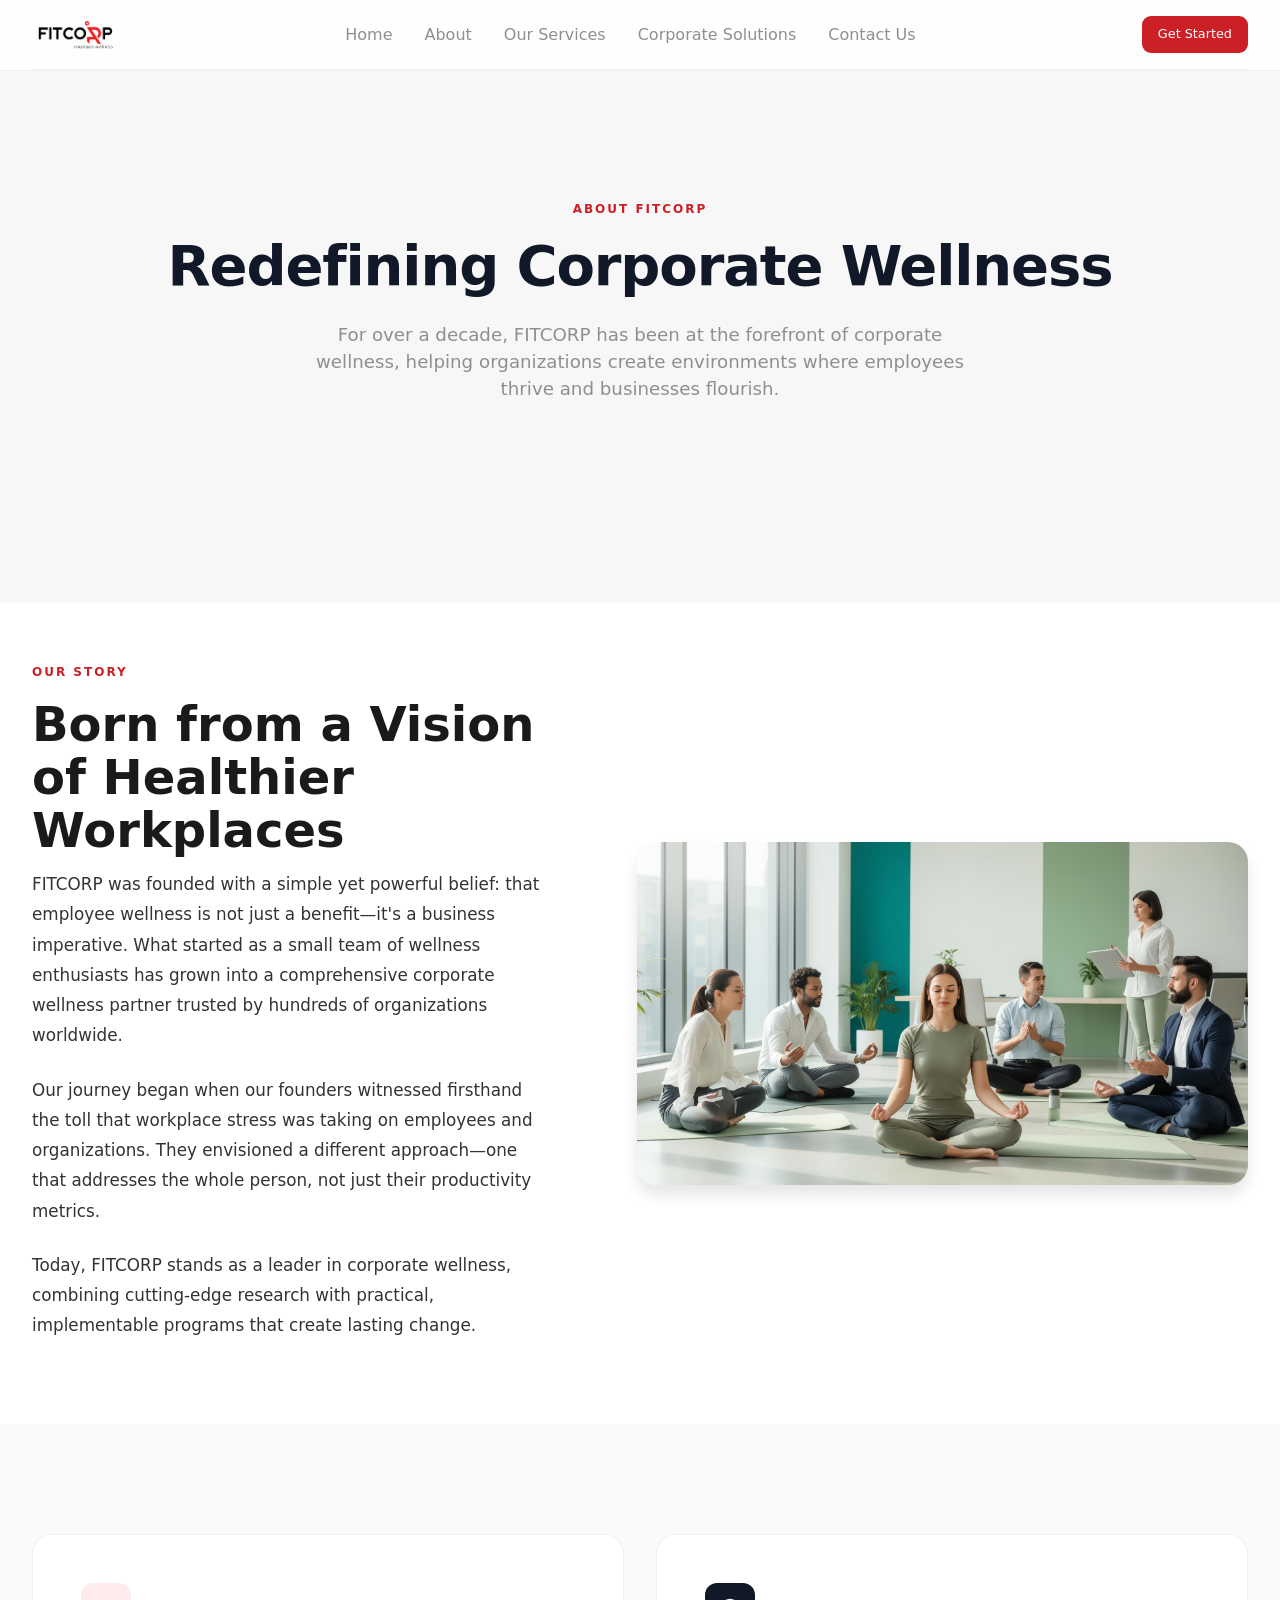
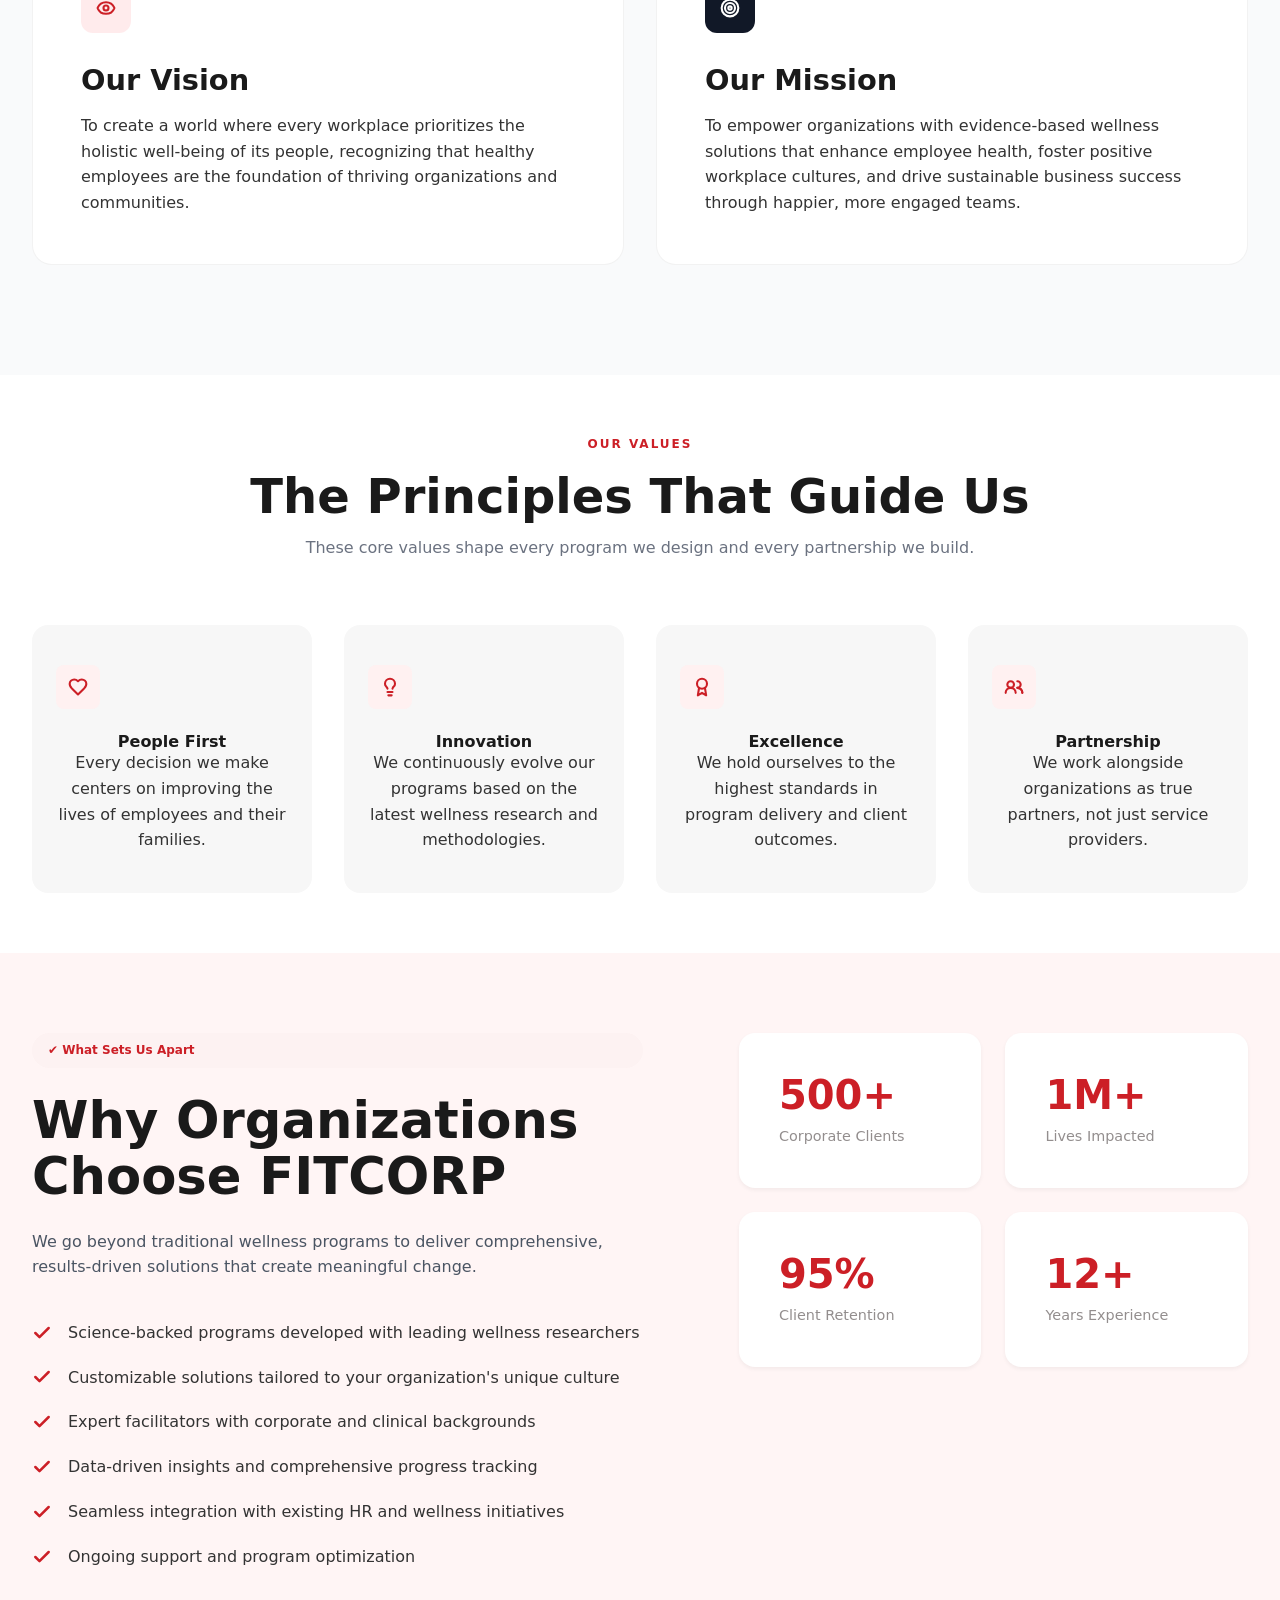
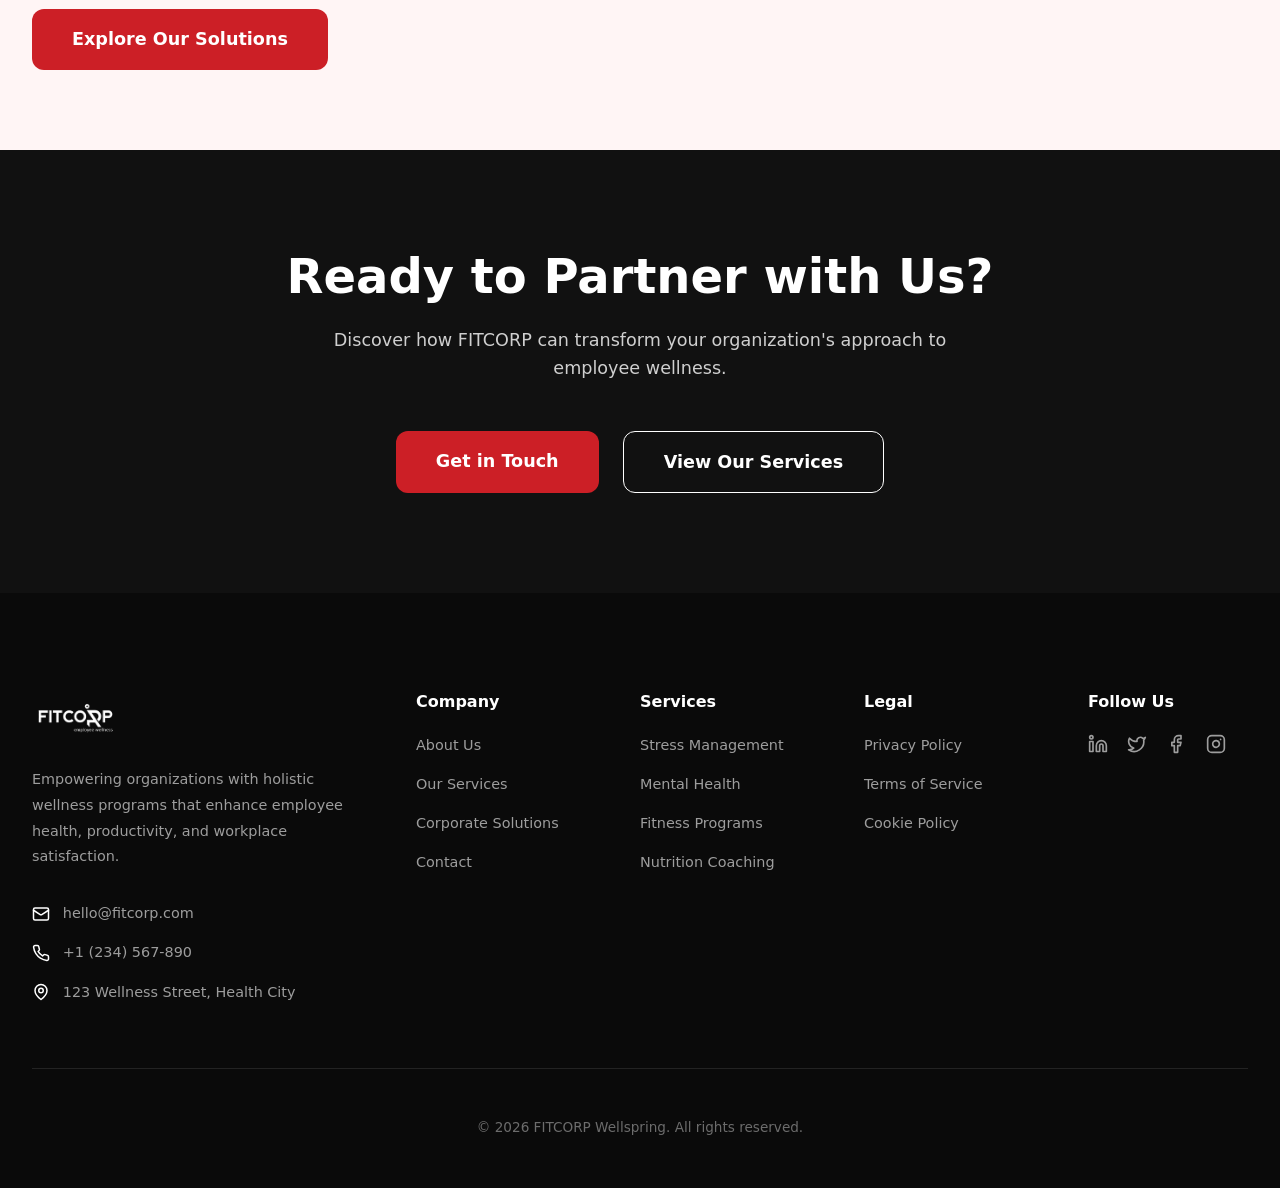
==== commit 3ee8e0b1: "setup" ====
--- a/about.html
+++ b/about.html
@@ -18,7 +18,7 @@
                     <li><a href="index.html">Home</a></li>
                     <li><a href="about.html" class="active">About</a></li>
                     <li><a href="services.html">Our Services</a></li>
-                    <li><a href="#">Corporate Solutions</a></li>
+                    <li><a href="corporate-solutions.html">Corporate Solutions</a></li>
                     <li><a href="#">Contact Us</a></li>
                 </ul>
           <a href="#contact" class="get-started">
@@ -229,7 +229,7 @@
             <div class="footer-links">
               <a href="about.html">About Us</a>
               <a href="services.html">Our Services</a>
-              <a href="#">Corporate Solutions</a>
+              <a href="corporate-solutions.html">Corporate Solutions</a>
               <a href="#">Contact</a>
             </div>
           </div>
--- a/index.css
+++ b/index.css
@@ -28,7 +28,7 @@
 }
 
 body {
-  font-family: "Outfit", sans-serif;
+     font-family: Plus Jakarta Sans, system-ui, sans-serif;
   color: var(--text-main);
   background-color: var(--white);
   line-height: 1.6;
@@ -730,34 +730,53 @@
 }
 
 .custom-needs {
+  display: flex;
+  flex-direction: column;
+  align-items: center;
+   text-align: center;
   padding: 100px 0;
-  background: #fff8f8;
-}
+  background: #fbeaea;
+}
+
+.badge-tag.white-badge {
+  background-color: var(--white);
+  padding: 0.5rem 1.25rem;
+  box-shadow: 0 2px 10px rgba(0, 0, 0, 0.03);
+  margin-bottom: 2rem;
+  }
 
 .custom-needs h2 {
-  font-size: 3rem;
-  font-weight: 800;
+  font-size: 2.8rem;
+  font-weight: 600;
   margin-bottom: 1.5rem;
   color: #111827;
 }
 
 .custom-needs p {
-  max-width: 700px;
-  margin: 0 auto 3rem;
+  max-width: 650px;
+  margin: 0 auto 2rem;
+  font-size: 1.05rem;
+  color: #6b7280;
+  line-height: 1.6;
+  font-weight: 300;
+}
+
+.btn-cta-outline-dark {
+  background-color: transparent;
+  color: #111111;
+  padding: 1rem 2.5rem;
+  border: 1.5px solid #111111;
+  border-radius: 12px;
+  font-weight: 600;
   font-size: 1.1rem;
-  color: #4b5563;
-  line-height: 1.7;
-  font-weight: 300;
-}
-
-.custom-needs .btn-cta-outline {
-  color: var(--secondary);
-  border-color: #e5e7eb;
-}
-
-.custom-needs .btn-cta-outline:hover {
-  background-color: var(--secondary);
-  color: var(--white);
+  display: inline-block;
+  transition: var(--transition);
+}
+
+.btn-cta-outline-dark:hover {
+  background-color: #111111;
+  color: var(--white);
+  transform: translateY(-2px);
 }
 
 /* CTA Section */
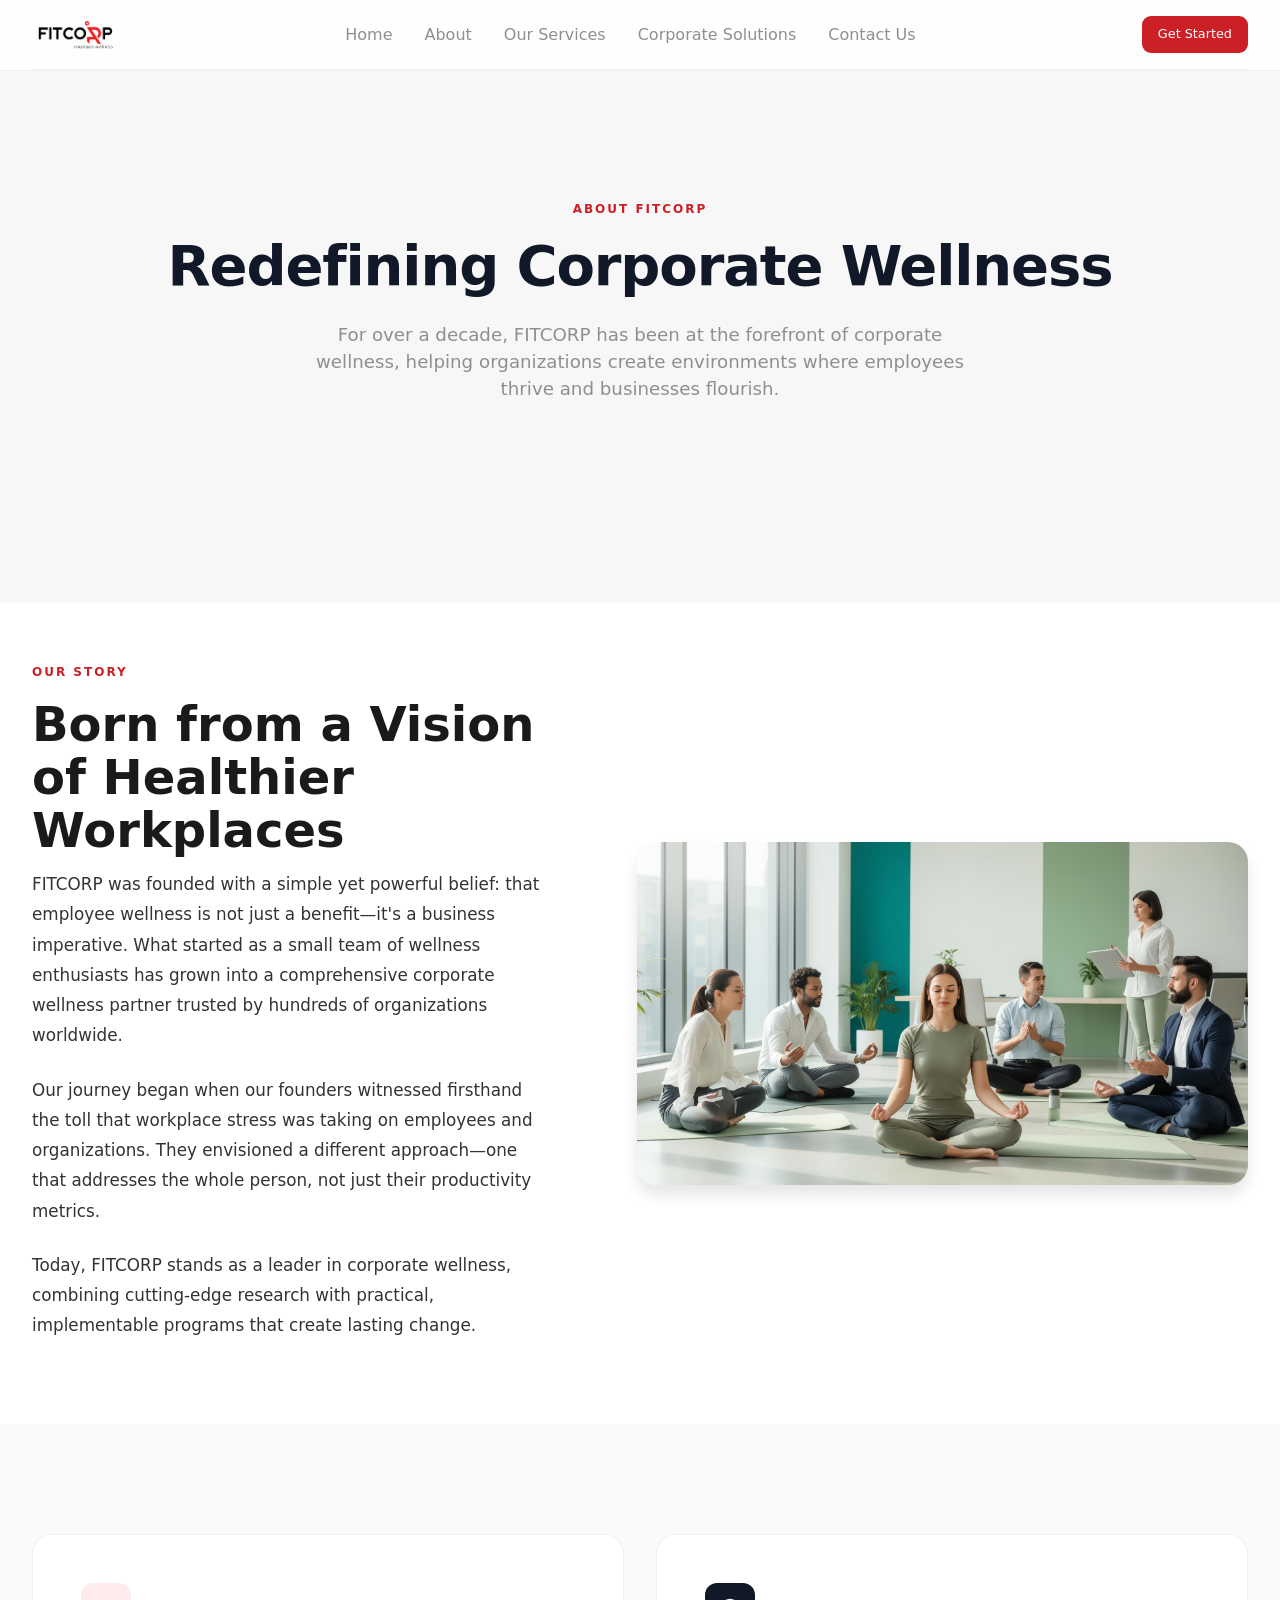
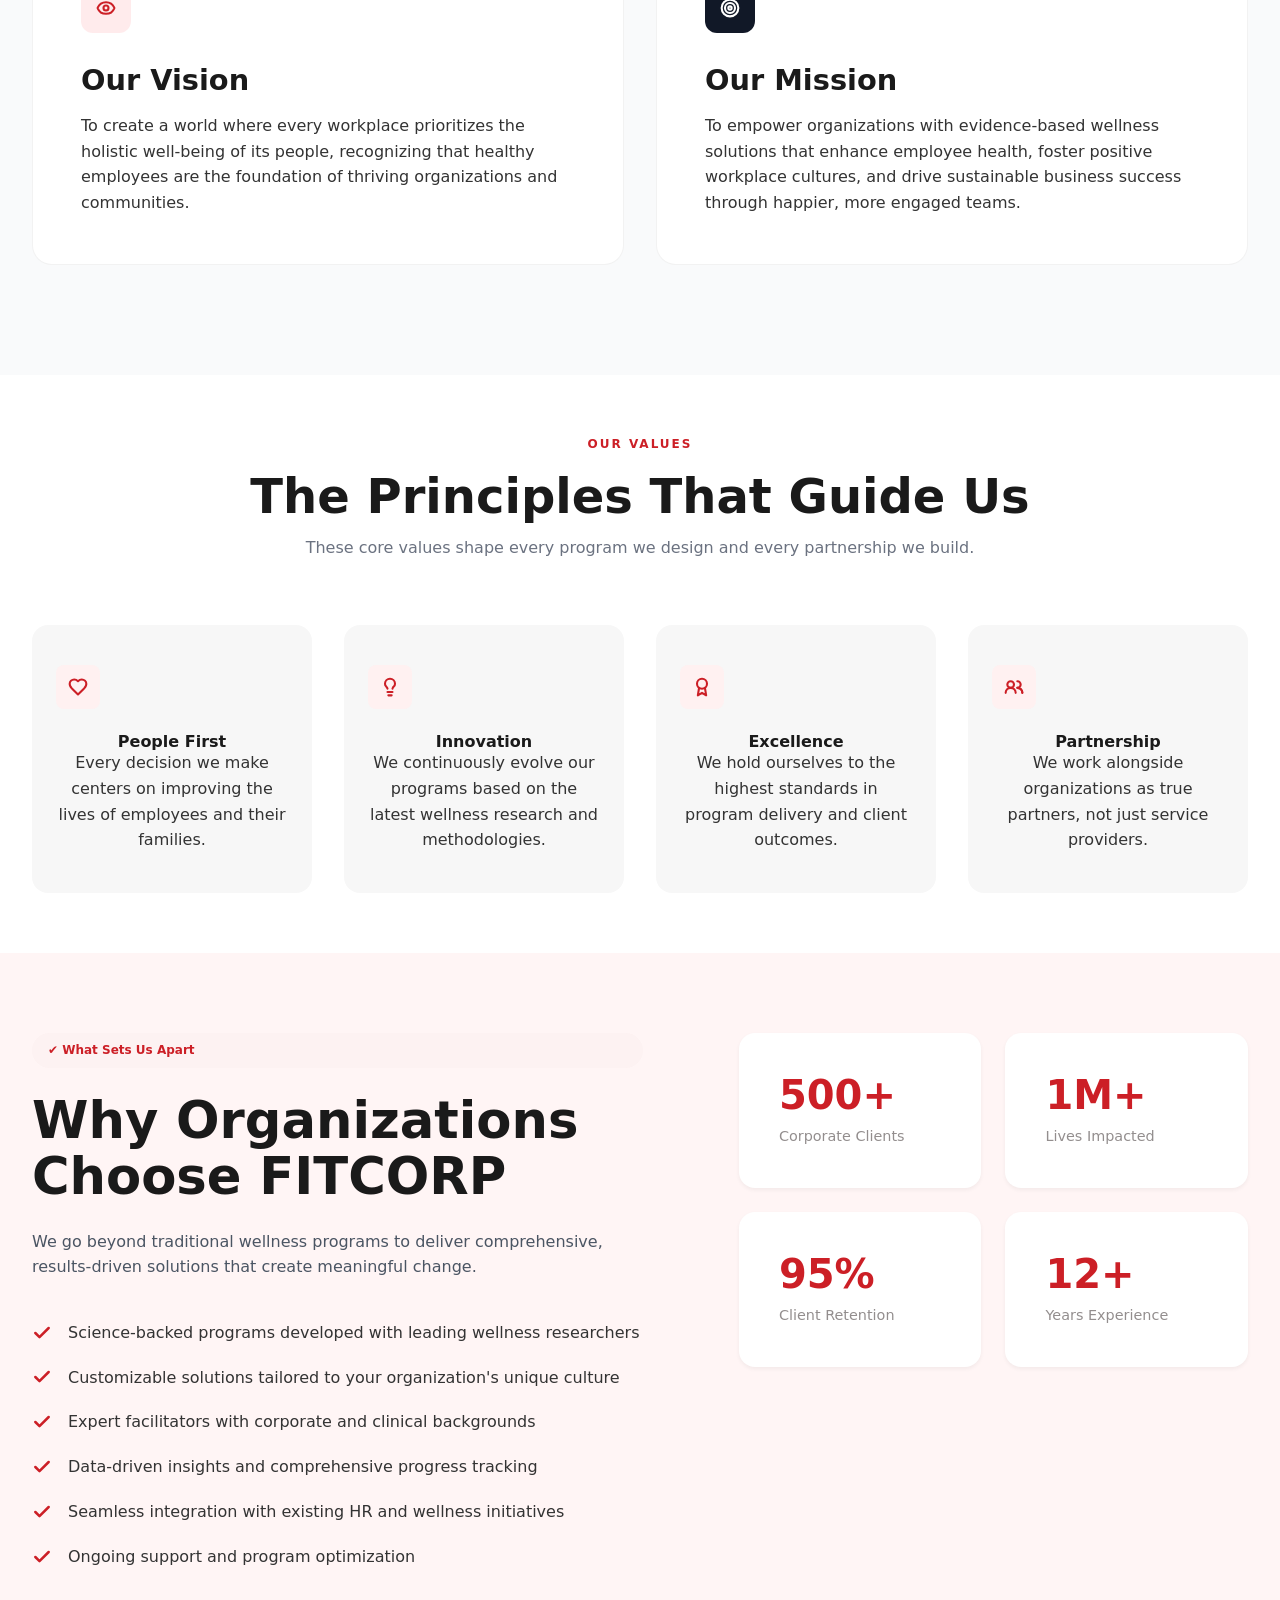
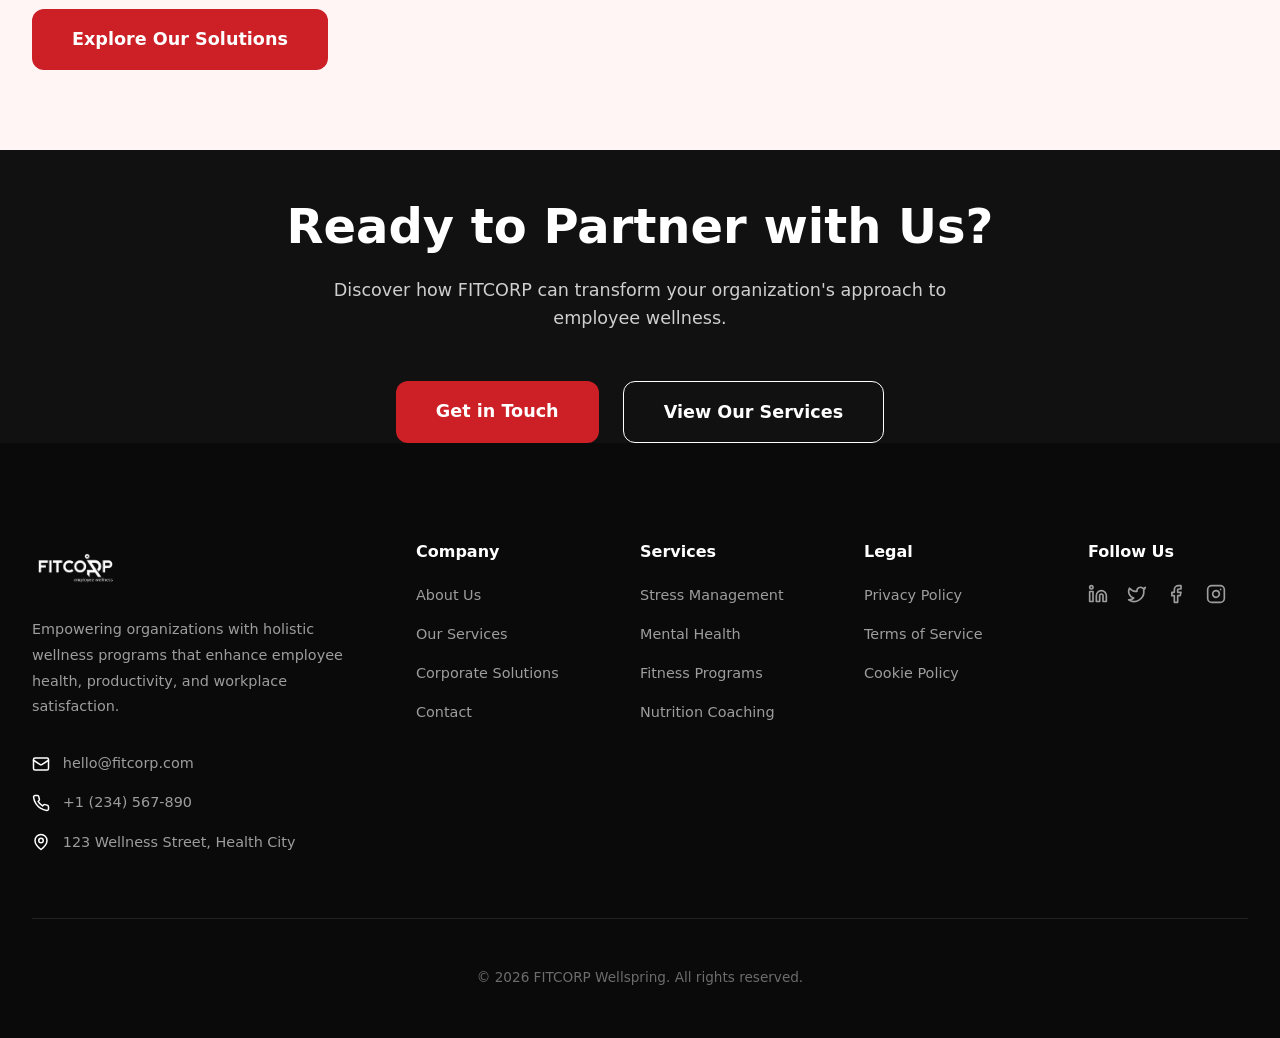
==== commit cd92ecaa: "setup" ====
--- a/about.html
+++ b/about.html
@@ -19,7 +19,7 @@
                     <li><a href="about.html" class="active">About</a></li>
                     <li><a href="services.html">Our Services</a></li>
                     <li><a href="corporate-solutions.html">Corporate Solutions</a></li>
-                    <li><a href="#">Contact Us</a></li>
+                    <li><a href="contact.html">Contact Us</a></li>
                 </ul>
           <a href="#contact" class="get-started">
             Get Started
@@ -230,7 +230,7 @@
               <a href="about.html">About Us</a>
               <a href="services.html">Our Services</a>
               <a href="corporate-solutions.html">Corporate Solutions</a>
-              <a href="#">Contact</a>
+              <a href="contact.html">Contact</a>
             </div>
           </div>
 
--- a/index.css
+++ b/index.css
@@ -784,7 +784,7 @@
   background: #111111;
   color: var(--white);
   text-align: center;
-  padding: 100px 0;
+  padding: 50px 0 0 0;
 }
 
 .cta h2 {
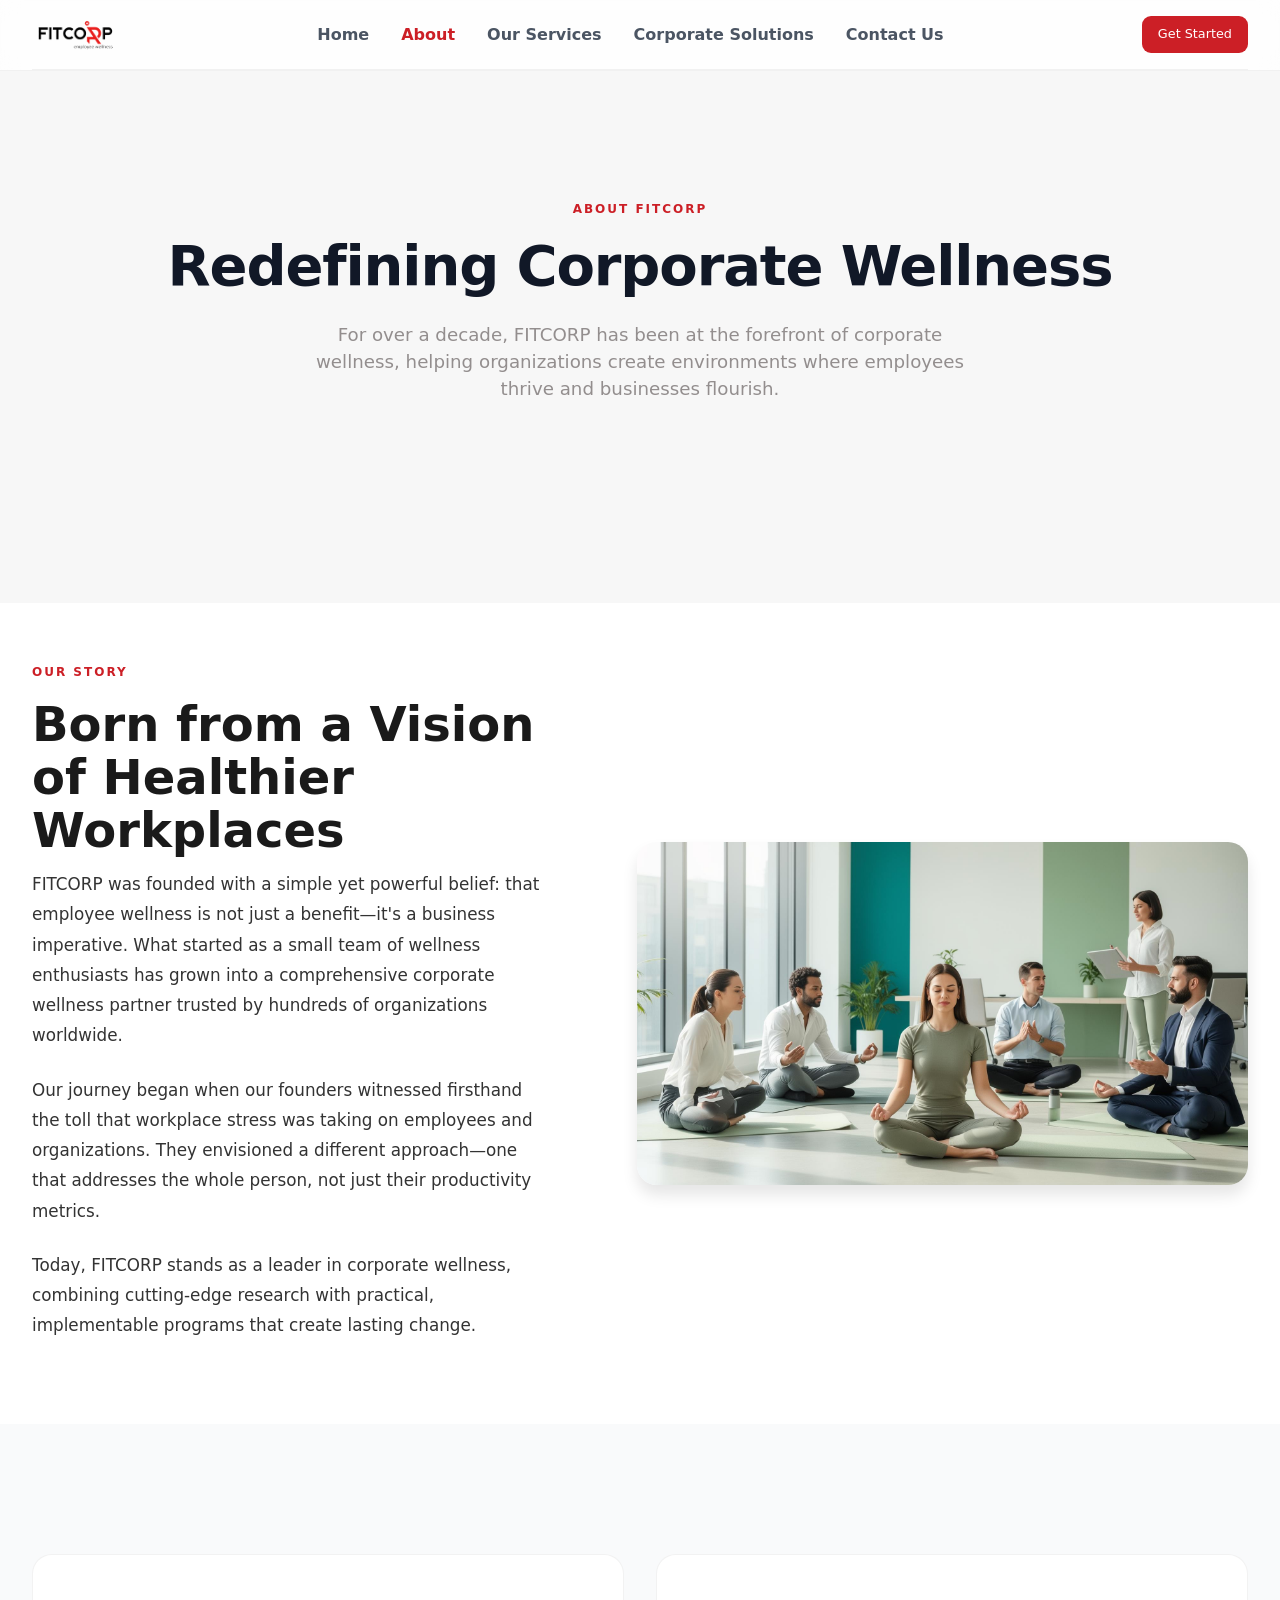
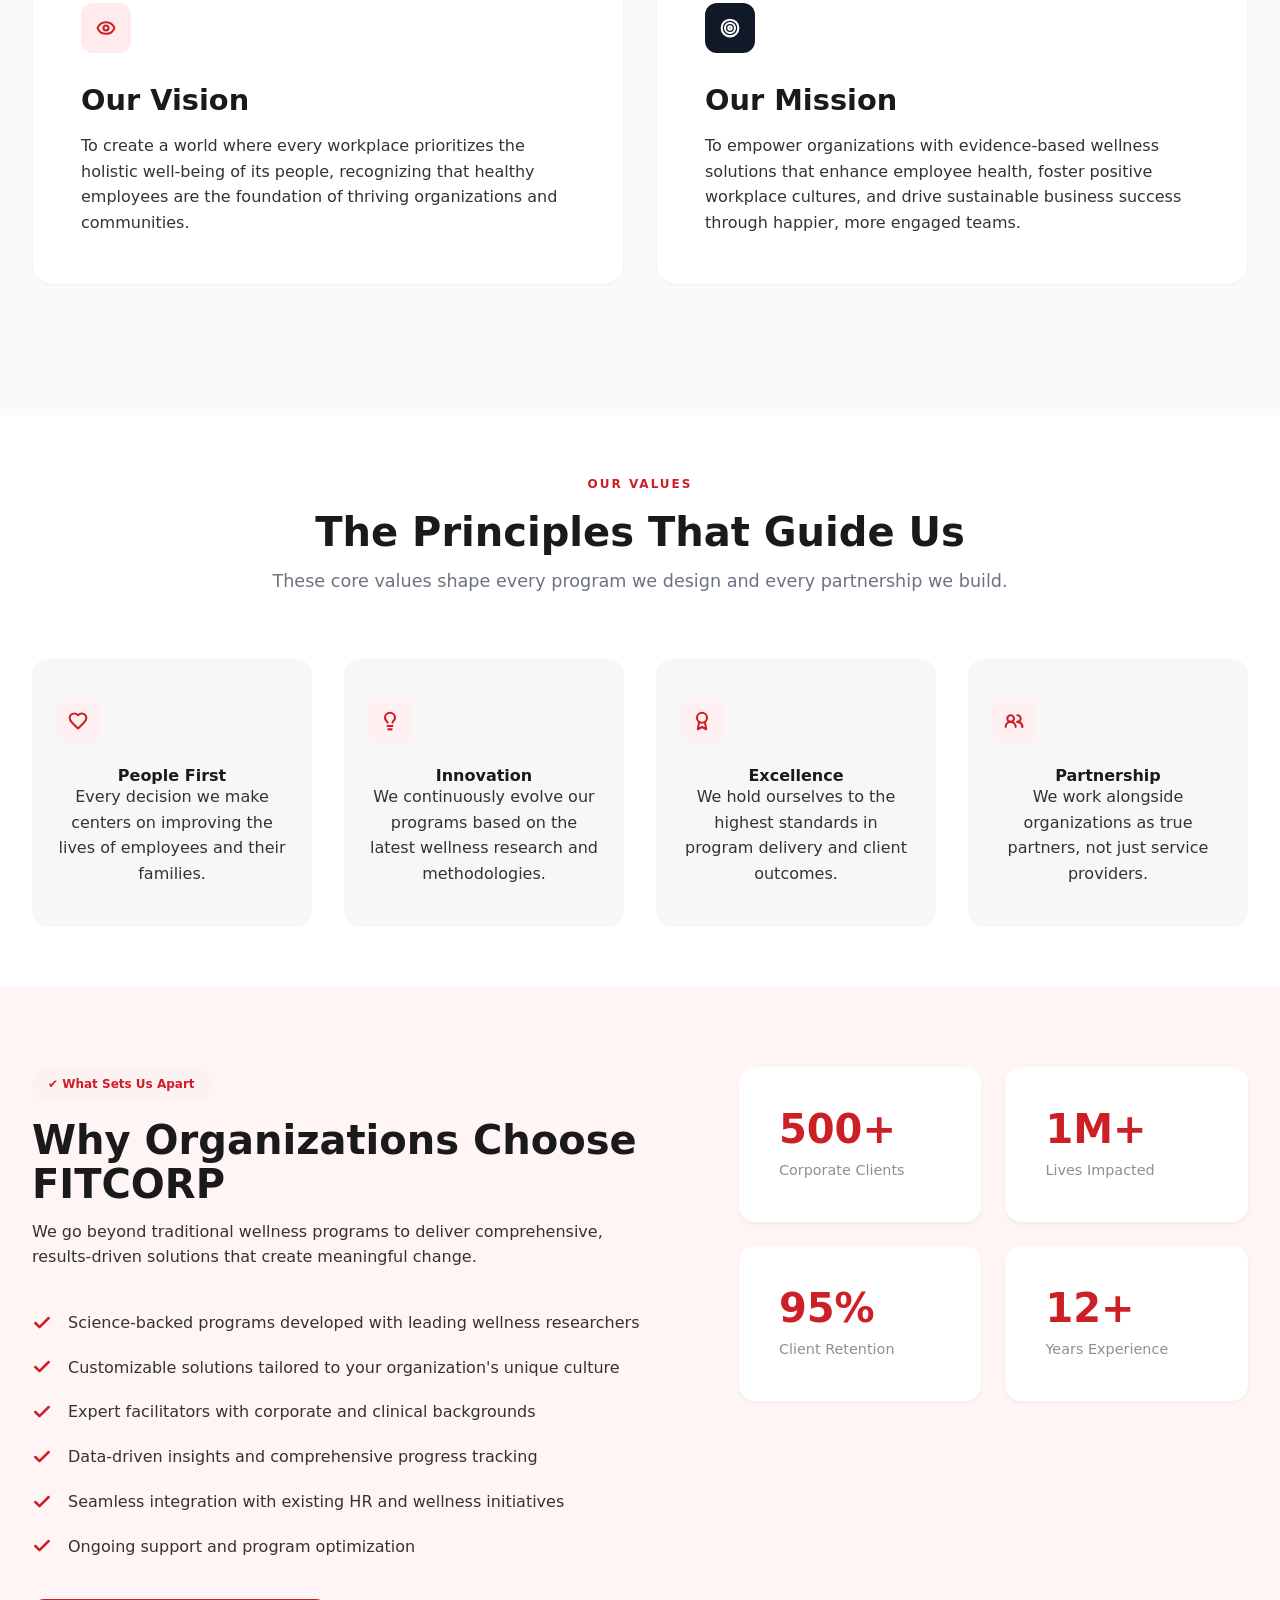
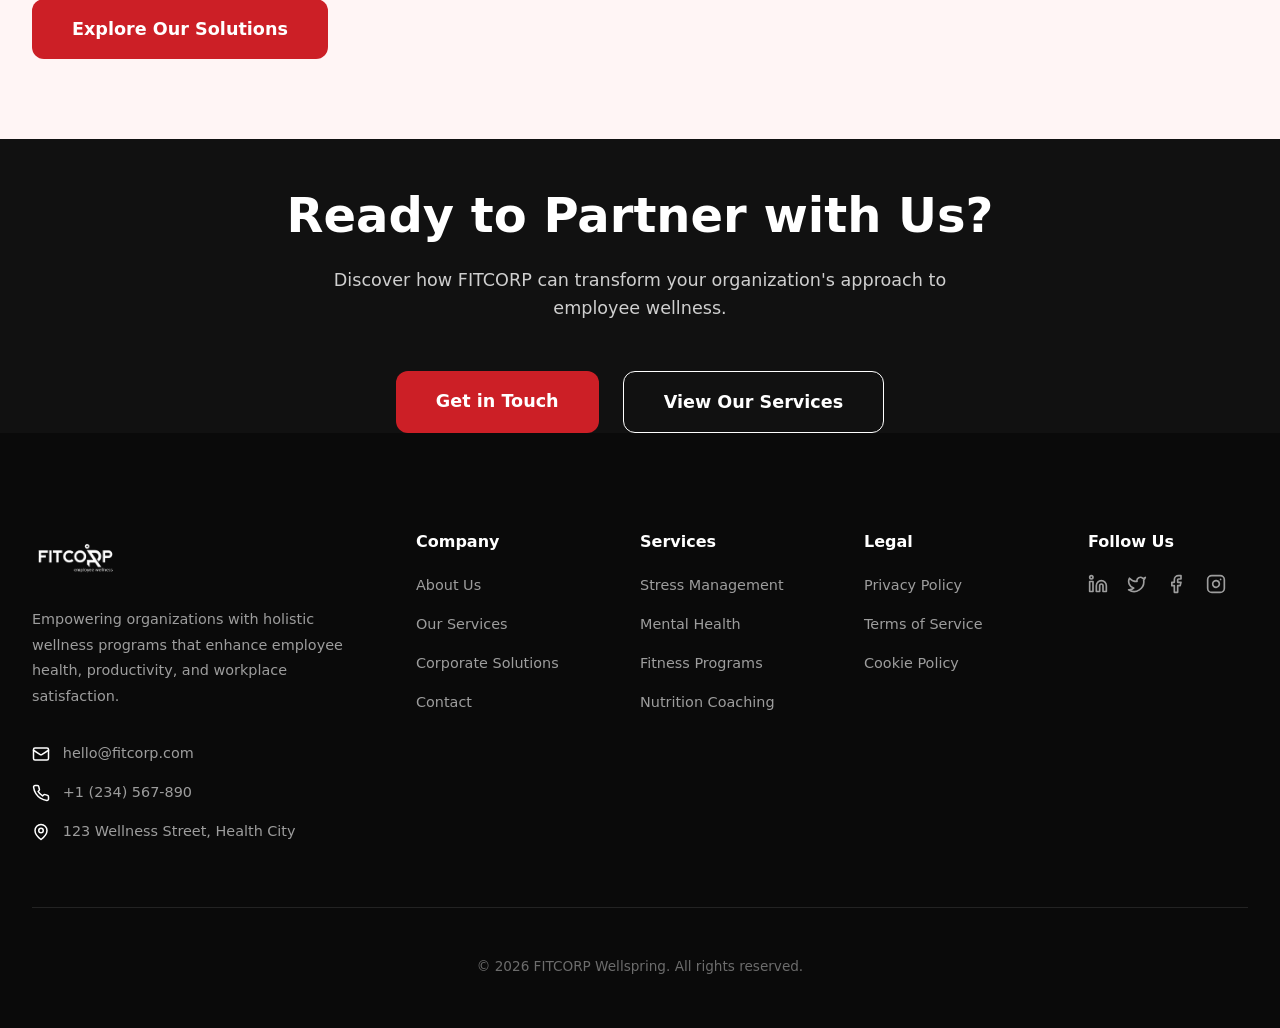
==== commit 9f49c126: "responsive" ====
--- a/about.html
+++ b/about.html
@@ -14,14 +14,18 @@
           <a href="index.html" class="logo">
             <img src="assets/logo.png" alt="FITCORP Wellspring Logo">
           </a>
-                <ul class="nav-links">
+                <ul class="nav-links" id="navLinks">
                     <li><a href="index.html">Home</a></li>
                     <li><a href="about.html" class="active">About</a></li>
                     <li><a href="services.html">Our Services</a></li>
                     <li><a href="corporate-solutions.html">Corporate Solutions</a></li>
                     <li><a href="contact.html">Contact Us</a></li>
+                    <li class="mobile-only"><a href="contact.html" class="btn btn-primary" style="margin-top: 1rem; color: white;">Get Started</a></li>
                 </ul>
-          <a href="#contact" class="get-started">
+                <div class="menu-btn" id="menuBtn">
+                    <svg xmlns="http://www.w3.org/2000/svg" width="24" height="24" viewBox="0 0 24 24" fill="none" stroke="currentColor" stroke-width="2" stroke-linecap="round" stroke-linejoin="round" class="lucide lucide-menu"><line x1="4" x2="20" y1="12" y2="12"/><line x1="4" x2="20" y1="6" y2="6"/><line x1="4" x2="20" y1="18" y2="18"/></svg>
+                </div>
+          <a href="contact.html" class="get-started">
             Get Started
           </a>
         </nav>
@@ -56,7 +60,7 @@
     </section>
 
     <!-- Vision & Mission -->
-    <section style="background: #f9fafb; padding: 60px 0;">
+    <section class="vm-section">
         <div class="container">
             <div class="vision-mission-grid">
                 <div class="vm-card">
@@ -81,8 +85,8 @@
     <section class="principles-section">
         <div class="container">
             <span class="badge">OUR VALUES</span>
-            <h2 style="font-size: 3rem; font-weight: 700;">The Principles That Guide Us</h2>
-            <p style="color: #6b7280; margin-bottom: 3rem; font-weight: 300;">These core values shape every program we design and every partnership we build.</p>
+            <h2>The Principles That Guide Us</h2>
+            <p class="section-subtitle">These core values shape every program we design and every partnership we build.</p>
             
             <div class="principles-grid">
                 <div class="principle-card">
@@ -130,9 +134,9 @@
         <div class="container">
             <div class="why-about-grid">
                 <div class="why-about-content">
-                    <span class="badge" style="background: #fdf2f2; padding: 0.5rem 1rem; border-radius: 50px; text-transform: none; letter-spacing: normal;">✔ What Sets Us Apart</span>
-                    <h2 style="font-size: 3.2rem; font-weight: 700; margin: 1.5rem 0;">Why Organizations Choose FITCORP</h2>
-                    <p style="color: #4b5563; font-weight: 300; line-height: 1.6;">We go beyond traditional wellness programs to deliver comprehensive, results-driven solutions that create meaningful change.</p>
+                    <span class="badge badge-check">✔ What Sets Us Apart</span>
+                    <h2>Why Organizations Choose FITCORP</h2>
+                    <p>We go beyond traditional wellness programs to deliver comprehensive, results-driven solutions that create meaningful change.</p>
                     
                     <div class="why-about-list">
                         <div class="why-about-item">
@@ -160,7 +164,7 @@
                        Ongoing support and program optimization
                         </div>
                     </div>
-                    <a href="#" class="btn-cta-primary" style="display: inline-block;">Explore Our Solutions</a>
+                    <a href="corporate-solutions.html" class="btn btn-cta-primary">Explore Our Solutions</a>
                 </div>
                 
                 <div class="about-stats-grid">
@@ -191,8 +195,8 @@
             <h2>Ready to Partner with Us?</h2>
             <p>Discover how FITCORP can transform your organization's approach to employee wellness.</p>
             <div class="cta-btns">
-                <a href="#" class="btn-cta-primary">Get in Touch</a>
-                <a href="#" class="btn-cta-outline">View Our Services</a>
+                <a href="contact.html" class="btn btn-cta-primary">Get in Touch</a>
+                <a href="services.html" class="btn btn-cta-outline">View Our Services</a>
             </div>
         </div>
     </section>
@@ -277,5 +281,20 @@
         </div>
       </div>
     </footer>
+    <script>
+        const menuBtn = document.getElementById('menuBtn');
+        const navLinks = document.getElementById('navLinks');
+
+        menuBtn.addEventListener('click', () => {
+            navLinks.classList.toggle('active');
+        });
+
+        // Close menu when clicking outside
+        document.addEventListener('click', (e) => {
+            if (!menuBtn.contains(e.target) && !navLinks.contains(e.target)) {
+                navLinks.classList.remove('active');
+            }
+        });
+    </script>
 </body>
 </html>
--- a/index.css
+++ b/index.css
@@ -195,12 +195,29 @@
 }
 
 .nav-links a {
-  font-weight: 500;
-  color: var(--text-muted);
-}
-
-.nav-links a:hover {
-  color: var(--primary);
+  font-weight: 600;
+  color: #4b5563;
+}
+
+.nav-links a:hover,
+.nav-links a.active {
+  color: var(--primary);
+  font-weight: 700;
+}
+
+.menu-btn {
+  display: none;
+  cursor: pointer;
+  color: #111827;
+  transition: var(--transition);
+}
+
+.menu-btn:hover {
+  color: var(--primary);
+}
+
+.mobile-only {
+  display: none;
 }
 
 /* Hero Section */
@@ -317,8 +334,8 @@
 }
 
 .mission-title {
-    font-weight: 600;
-    width: 110%;
+  font-weight: 600;
+  margin-bottom: 1.5rem;
 }
 
 .mission-grid {
@@ -599,6 +616,27 @@
   color: var(--primary);
   font-size: 2.5rem;
   margin-bottom: 0.5rem;
+}
+
+.vm-section {
+  background: #f9fafb;
+  padding: 80px 0;
+}
+
+.section-subtitle {
+  color: #6b7280;
+  margin-bottom: 3rem;
+  font-weight: 300;
+  font-size: 1.1rem;
+}
+
+.badge-check {
+  background: #fdf2f2 !important;
+  padding: 0.5rem 1rem !important;
+  border-radius: 50px !important;
+  text-transform: none !important;
+  letter-spacing: normal !important;
+  display: inline-flex !important;
 }
 
 .about-stat-box p {
@@ -937,16 +975,403 @@
   font-size: 0.85rem;
 }
 
-/* Responsive Footer */
+/* ==========================================================================
+   Responsive Design
+   ========================================================================== */
+
+/* Large Tablets (1024px) */
 @media (max-width: 1024px) {
+  .container {
+    max-width: 900px;
+    padding: 0 2rem;
+  }
+
+  .hero-grid, 
+  .mission-grid, 
+  .service-grid, 
+  .why-about-grid,
+  .story-grid {
+    gap: 3rem;
+  }
+
+  h1 { font-size: 3rem; }
+  .hero-img { height: 450px; }
+  
+  .footer-grid {
+    grid-template-columns: 1.5fr 1fr 1fr;
+    gap: 3rem;
+  }
+}
+
+/* Medium Tablets & Mobile (768px) */
+/* ==========================================================================
+   Responsive Design - Professional Standards
+   ========================================================================== */
+
+/* Large Tablets / Small Laptops (1024px) */
+@media (max-width: 1024px) {
+  .container {
+    padding: 0 3rem;
+  }
+
+  .section {
+    padding: 80px 0;
+  }
+
+  h1 { font-size: 3.2rem; }
+  h2 { font-size: 2.2rem; }
+
+  .hero-grid, .mission-grid, .service-grid, .story-grid {
+    gap: 4rem;
+  }
+
+  .hero-img { height: 500px; }
+  
+  .hero-grid, .mission-grid, .service-grid, .story-grid, .why-about-grid, .vision-mission-grid {
+    gap: 3.2rem;
+  }
+
+  .principles-grid {
+    grid-template-columns: repeat(2, 1fr);
+  }
+
   .footer-grid {
     grid-template-columns: repeat(3, 1fr);
-  }
-}
-
+    gap: 2.5rem;
+  }
+}
+
+/* Tablets (768px) */
 @media (max-width: 768px) {
+  header {
+    padding: 0.5rem 0;
+  }
+
+  nav {
+    height: 60px;
+  }
+
+  .menu-btn {
+    display: block;
+    font-size: 1.5rem;
+    z-index: 1001;
+  }
+
+  .nav-links {
+    display: none;
+    position: fixed;
+    top: 0;
+    left: 0;
+    width: 100%;
+    height: 100vh;
+    background: var(--white);
+    flex-direction: column;
+    justify-content: center;
+    align-items: center;
+    gap: 2rem;
+    z-index: 1000;
+  }
+
+  .nav-links.active {
+    display: flex;
+  }
+
+  .mobile-only {
+    display: block;
+  }
+
+  .get-started {
+    display: none;
+  }
+
+  /* Structural Changes */
+  .section, .vm-section, .principles-section, .why-choose-about {
+    padding: 60px 0;
+  }
+
+  .hero {
+    padding-top: 100px;
+    padding-bottom: 40px;
+    text-align: center;
+    min-height: auto;
+  }
+
+  .hero-grid, .mission-grid, .service-grid, .story-grid, .why-about-grid, .vision-mission-grid {
+    grid-template-columns: 1fr;
+    gap: 3rem;
+  }
+
+  .about-stats-grid {
+    grid-template-columns: repeat(2, 1fr);
+    gap: 1.5rem;
+  }
+
+  .principles-grid {
+    grid-template-columns: 1fr;
+    gap: 2rem;
+  }
+
+  .hero-content p {
+    margin: 0 auto 2rem;
+  }
+
+  .hero-btns {
+    justify-content: center;
+  }
+
+  .mission-img-wrapper, .service-img, .story-img-wrapper {
+    order: -1;
+  }
+
+  .hero-img, .mission-img {
+    height: 400px;
+  }
+
+  .floating-card {
+    position: relative;
+    left: 0;
+    bottom: 0;
+    margin: -30px auto 0;
+    width: 260px;
+    transform: none !important;
+    animation: none;
+    z-index: 5;
+    box-shadow: 0 15px 30px rgba(0,0,0,0.1);
+  }
+
+  .cta-btns {
+    flex-direction: column;
+    gap: 1rem;
+    align-items: center;
+  }
+
+  .stats-grid {
+    grid-template-columns: repeat(2, 1fr);
+    gap: 2.5rem;
+  }
+
+  .pillars-grid {
+    grid-template-columns: repeat(2, 1fr);
+    gap: 1.5rem;
+  }
+
   .footer-grid {
     grid-template-columns: 1fr;
-    gap: 2.5rem;
-  }
-}
+    text-align: center;
+  }
+
+  .footer-desc, .footer-contact {
+    margin: 0 auto;
+  }
+
+  .social-links {
+    justify-content: center;
+  }
+}
+
+/* Mobile (480px) */
+@media (max-width: 480px) {
+  .container {
+    padding: 0 1.25rem;
+  }
+
+  .section {
+    padding: 40px 0;
+  }
+
+  h1 { 
+    font-size: 2.1rem; 
+    line-height: 1.2;
+    margin-bottom: 1rem;
+  }
+  
+  h2 { 
+    font-size: 1.7rem; 
+    line-height: 1.2;
+    margin-bottom: 0.8rem;
+  }
+
+  h3 {
+    font-size: 1.4rem;
+  }
+
+  .hero {
+    padding-top: 100px;
+    padding-bottom: 40px;
+  }
+
+  .hero-badge {
+    padding: 0.35rem 0.75rem;
+    font-size: 0.7rem;
+    margin-bottom: 1rem;
+  }
+
+  .hero-content p {
+    font-size: 0.95rem;
+    line-height: 1.5;
+    margin-bottom: 1.5rem;
+  }
+
+  .hero-btns, .cta-btns {
+    flex-direction: column;
+    gap: 0.75rem;
+  }
+
+  .btn, .btn-cta-primary, .btn-cta-outline, .btn-proposal-red, .btn-proposal-outline {
+    width: 100%;
+    padding: 0.75rem 1.5rem !important;
+    font-size: 0.95rem;
+    justify-content: center;
+    border-radius: 10px;
+    display: inline-flex;
+  }
+
+  .hero-img, .mission-img {
+    height: 280px !important;
+    border-radius: 20px;
+  }
+
+  .floating-card {
+    width: 220px;
+    padding: 0.8rem;
+    margin-top: -20px;
+  }
+
+  .stat-icon {
+    width: 35px;
+    height: 35px;
+  }
+
+  .floating-card p:first-child {
+    font-size: 1.2rem !important;
+  }
+
+  .floating-card p:last-child {
+    font-size: 0.75rem !important;
+  }
+
+  .stats-grid {
+    grid-template-columns: 1fr;
+    gap: 1.5rem;
+  }
+
+  .stat-item h2 {
+    font-size: 2.4rem;
+  }
+
+  .pillars-grid {
+    grid-template-columns: 1fr;
+    gap: 1rem;
+  }
+
+  .pillar-card {
+    padding: 1.5rem 1rem;
+  }
+
+  .cta h2 {
+    font-size: 1.8rem;
+  }
+
+  .about-stats-grid {
+    grid-template-columns: 1fr;
+    gap: 1.25rem;
+  }
+
+  .vm-card {
+    padding: 2rem;
+  }
+
+  .cta p {
+    font-size: 1rem;
+    margin-bottom: 2rem;
+  }
+
+  .footer-grid {
+    gap: 2rem;
+  }
+
+  .about-hero {
+    padding: 80px 0 40px;
+  }
+
+  .about-hero h1 {
+    font-size: 2.1rem;
+    margin-bottom: 1rem;
+  }
+
+  .vm-section, .principles-section, .why-choose-about {
+    padding: 40px 0;
+  }
+
+  .vm-card {
+    padding: 1.5rem;
+  }
+
+  .vm-card h3 {
+    font-size: 1.3rem;
+  }
+
+  .principle-card {
+    padding: 1.25rem 1rem;
+  }
+
+  .principle-card h4 {
+    font-size: 1.1rem;
+  }
+
+  .story-img-wrapper img {
+    height: 280px !important;
+    object-fit: cover;
+  }
+
+  .about-stat-box {
+    padding: 1.5rem;
+    text-align: center;
+  }
+
+  .about-stat-box h2 {
+    font-size: 2.2rem;
+  }
+
+  .story-content h2 {
+    font-size: 1.6rem !important;
+    margin-bottom: 1rem;
+  }
+
+  .story-content p {
+    font-size: 0.9rem;
+    line-height: 1.5;
+    margin-bottom: 1rem;
+  }
+
+  .story-img-wrapper img {
+    height: 220px !important;
+    object-fit: cover;
+  }
+
+  .mission-decoration {
+    width: 60px !important;
+    height: 60px !important;
+    bottom: -10px !important;
+    right: -10px !important;
+    border-radius: 12px !important;
+  }
+}
+
+/* Extra Small Screens (360px) */
+@media (max-width: 360px) {
+  h1, .about-hero h1 { font-size: 1.8rem; }
+  h2 { font-size: 1.5rem; }
+  .hero-img, .mission-img, .story-img-wrapper img { height: 200px !important; }
+  .story-content h2 { font-size: 1.4rem !important; }
+  .story-content p { font-size: 0.85rem; }
+  .mission-decoration {
+    display: none !important;
+  }
+  .stat-item h2, .about-stat-box h2 {
+    font-size: 1.8rem !important;
+  }
+  .stat-item p, .about-stat-box p {
+    font-size: 0.8rem !important;
+  }
+}
